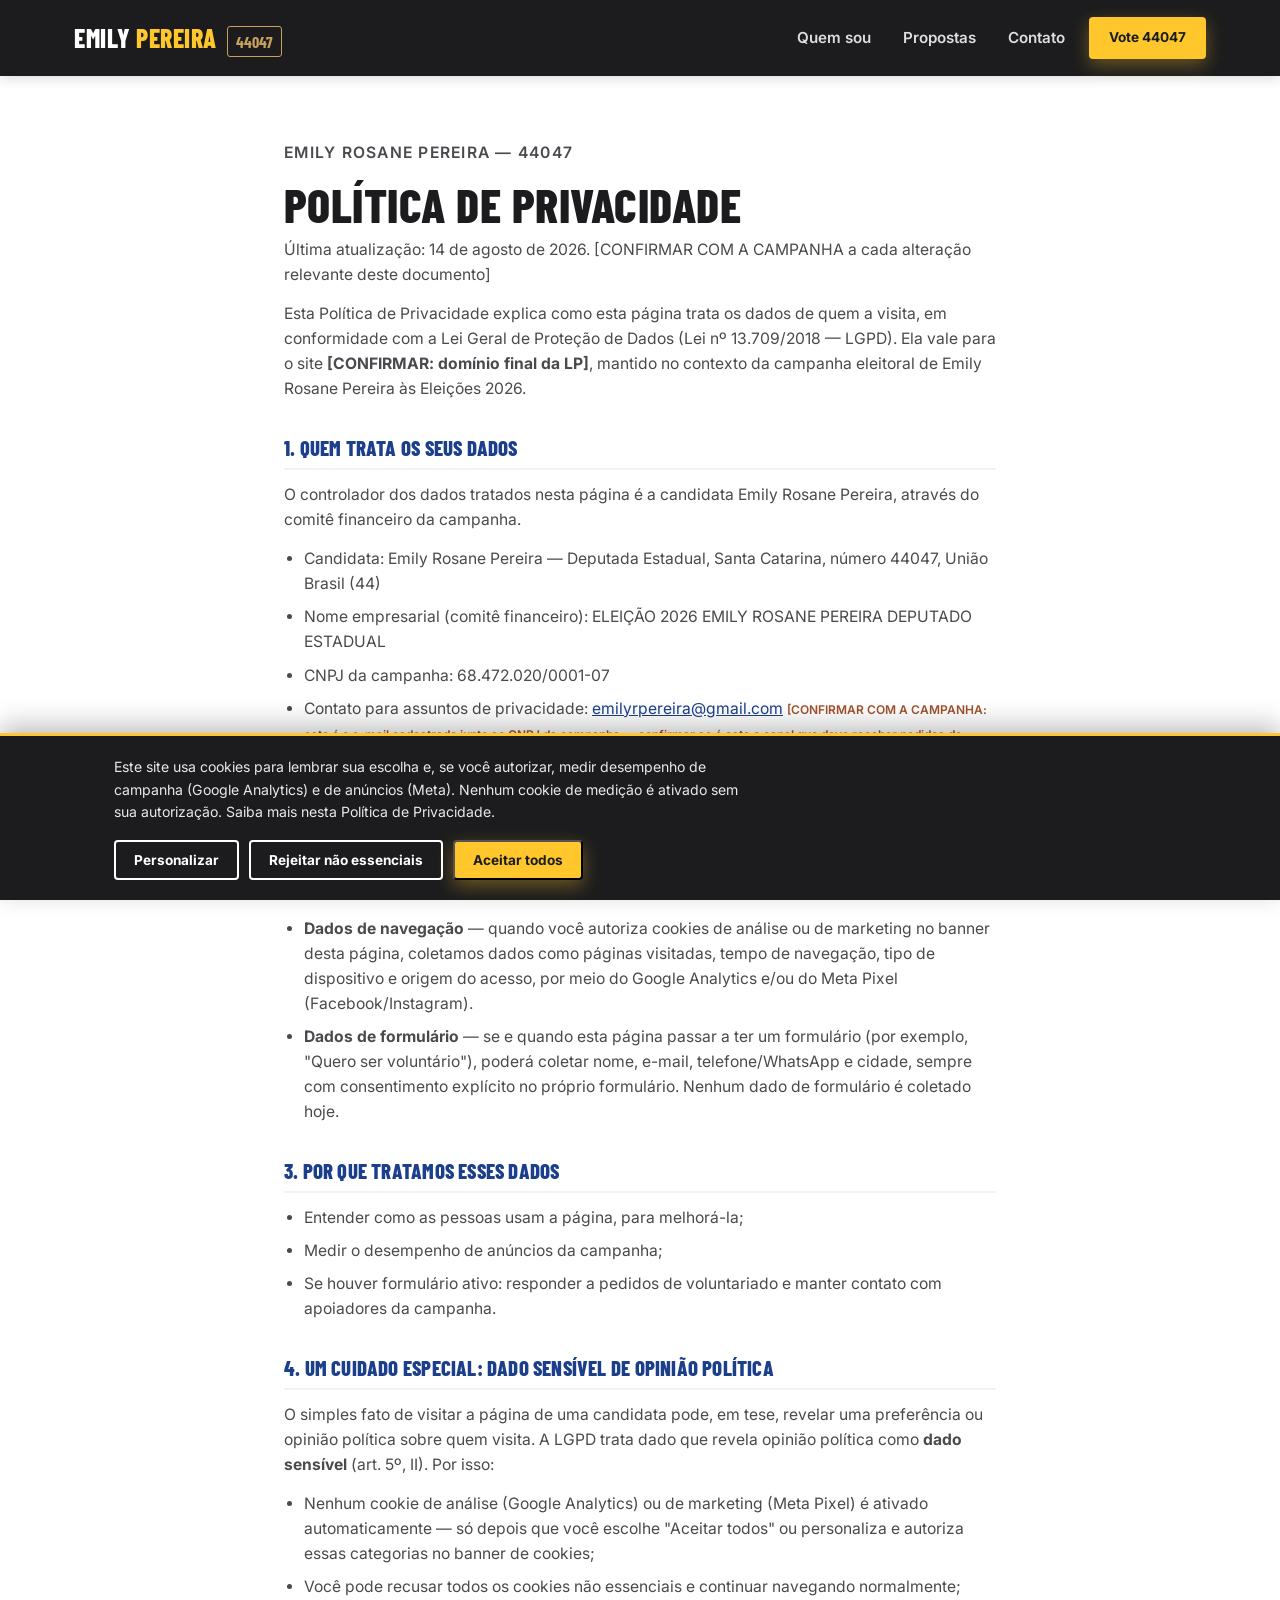
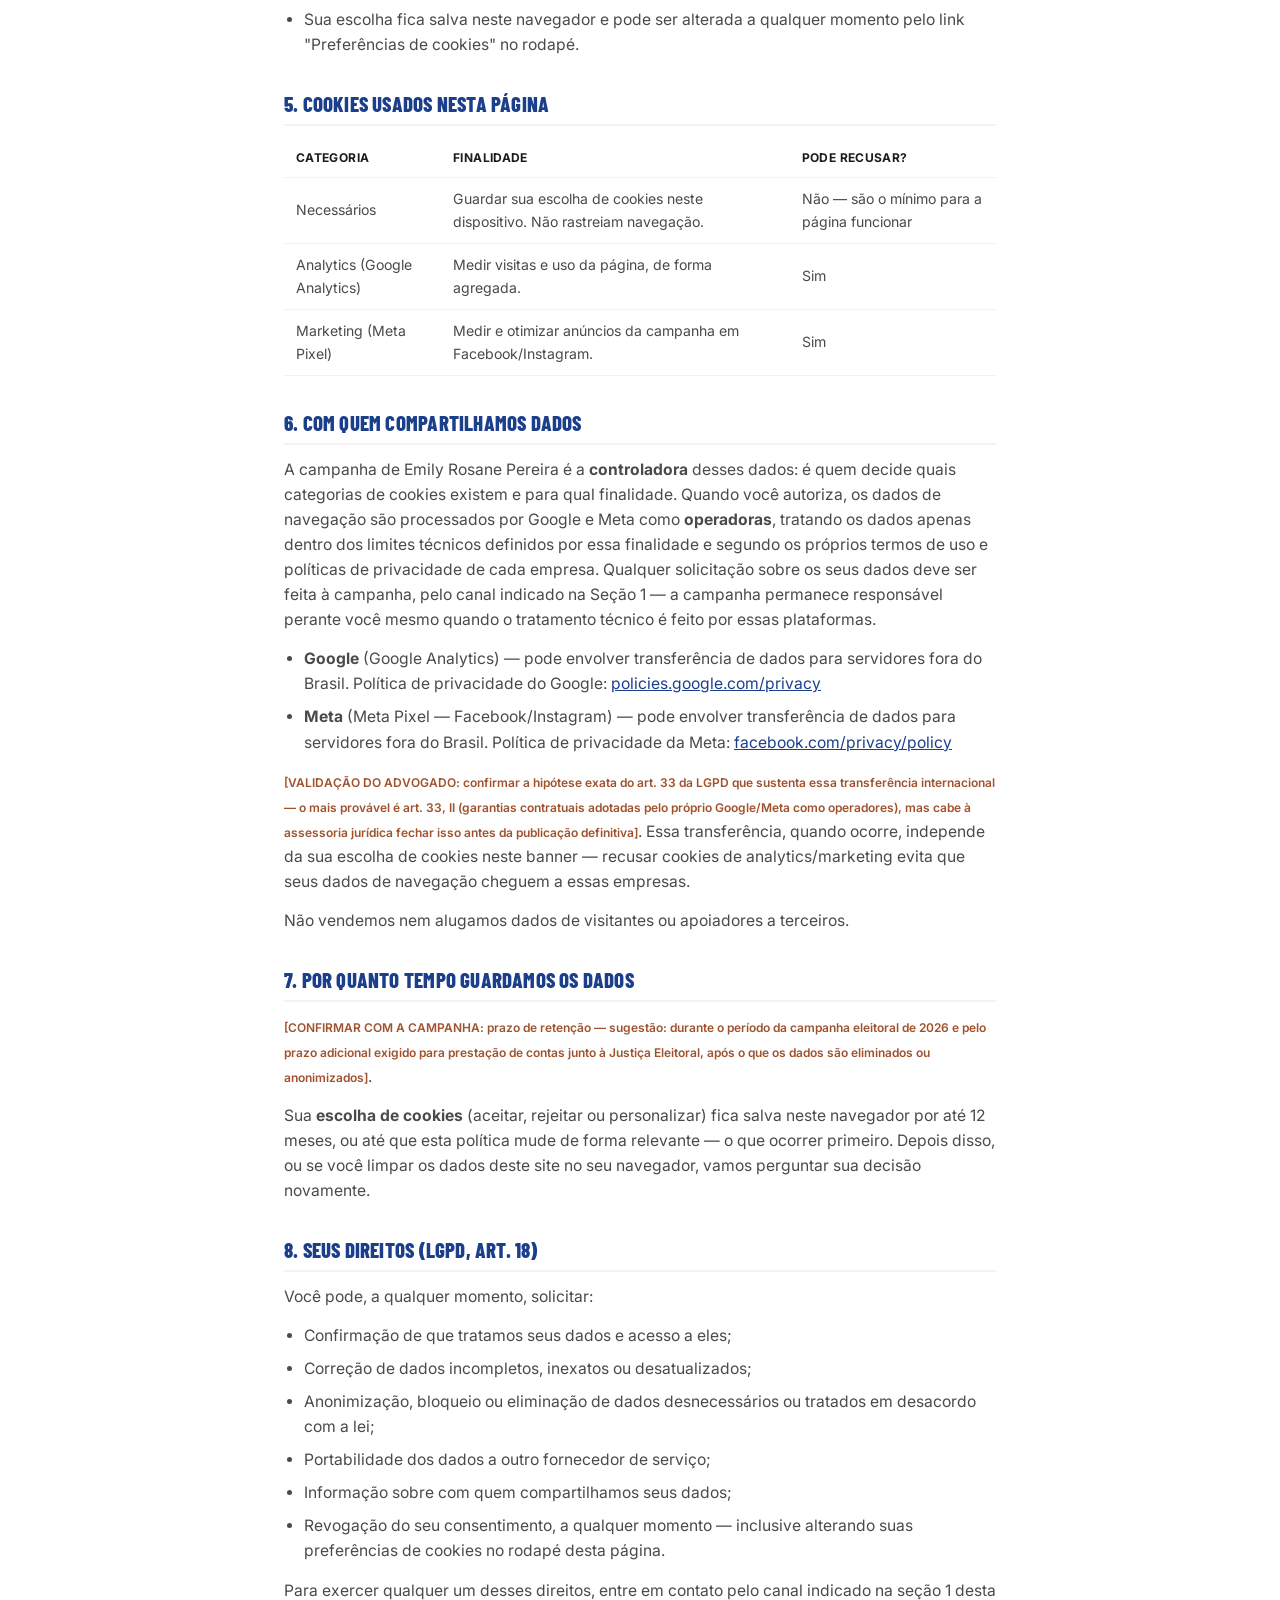
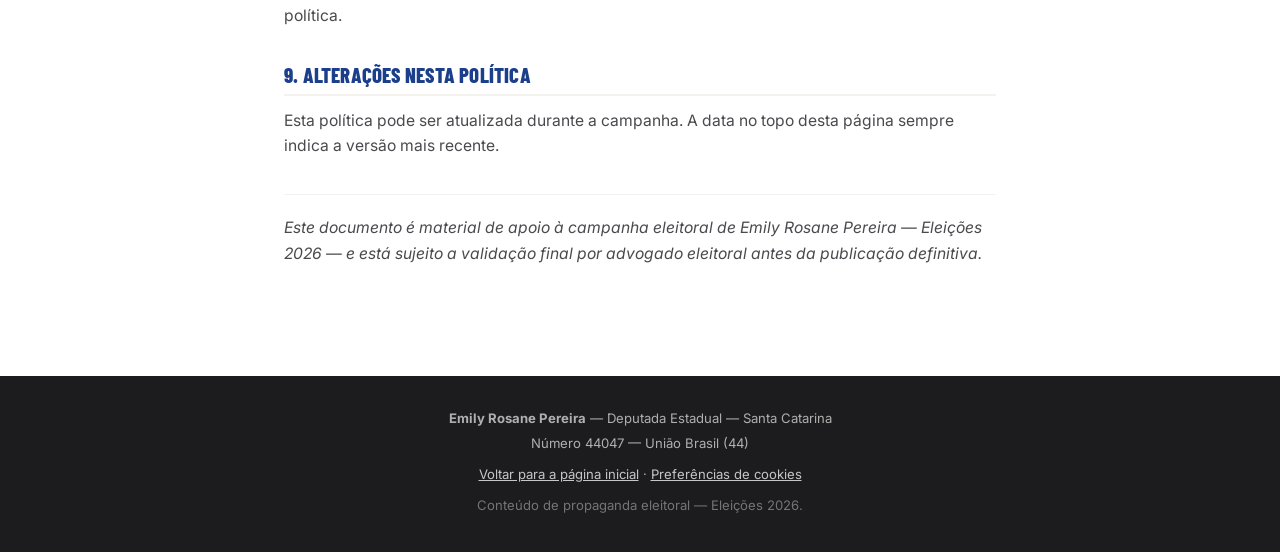
==== privacidade.html @ f4577f80 "Landing page da campanha de Emily Pereira 44047 Site institucional da candidata Emily Rosane Pereira" ====
<!DOCTYPE html>
<html lang="pt-BR">
<head>
<meta charset="UTF-8">
<meta name="viewport" content="width=device-width, initial-scale=1.0">
<title>Política de Privacidade — Emily Pereira 44047</title>
<meta name="description" content="Política de Privacidade da campanha de Emily Rosane Pereira, candidata a Deputada Estadual por Santa Catarina — Eleições 2026.">
<meta name="robots" content="noindex">
<link rel="preconnect" href="https://fonts.googleapis.com">
<link rel="preconnect" href="https://fonts.gstatic.com" crossorigin>
<link href="https://fonts.googleapis.com/css2?family=Barlow+Condensed:wght@600;700;800;900&family=Lora:ital,wght@0,400;0,600;1,400&family=Inter:wght@400;500;600;700&display=swap" rel="stylesheet">
<link rel="stylesheet" href="style.css">

<!--
  DOCUMENTO DE TRABALHO — pendente de validação do advogado responsável antes de publicar.
  Trechos marcados com [CONFIRMAR ...] dependem de decisão da campanha/assessoria jurídica.
  Base: LGPD (Lei 13.709/2018) + diretrizes já levantadas pelo gate `direito-eleitoral` em
  revisao_juridica_copy_emily.md (seções 5 e 6) sobre formulários, cookies e dado sensível
  de opinião política.
-->
</head>
<body>

<header class="site-header" id="topo">
  <div class="container header-inner">
    <a href="index.html" class="logo">
      <span class="logo-text">Emily <em>Pereira</em></span>
      <span class="logo-number">44047</span>
    </a>
    <nav class="main-nav" id="mainNav">
      <a href="index.html#quem-e-emily">Quem sou</a>
      <a href="index.html#bandeiras">Propostas</a>
      <a href="index.html#contato">Contato</a>
    </nav>
    <a href="index.html#contato" class="btn btn-primary btn-nav">Vote 44047</a>
    <button class="nav-toggle" id="navToggle" aria-label="Abrir menu"><span></span><span></span><span></span></button>
  </div>
</header>

<main>
  <section class="politica">
    <div class="container politica-inner">
      <p class="eyebrow eyebrow-dark">Emily Rosane Pereira — 44047</p>
      <h1>Política de Privacidade</h1>
      <p class="politica-atualizacao">Última atualização: 14 de agosto de 2026. [CONFIRMAR COM A CAMPANHA a cada alteração relevante deste documento]</p>

      <p>Esta Política de Privacidade explica como esta página trata os dados de quem a visita, em conformidade com a Lei Geral de Proteção de Dados (Lei nº 13.709/2018 — LGPD). Ela vale para o site <strong>[CONFIRMAR: domínio final da LP]</strong>, mantido no contexto da campanha eleitoral de Emily Rosane Pereira às Eleições 2026.</p>

      <h2>1. Quem trata os seus dados</h2>
      <p>O controlador dos dados tratados nesta página é a candidata Emily Rosane Pereira, através do comitê financeiro da campanha.</p>
      <ul>
        <li>Candidata: Emily Rosane Pereira — Deputada Estadual, Santa Catarina, número 44047, União Brasil (44)</li>
        <li>Nome empresarial (comitê financeiro): ELEIÇÃO 2026 EMILY ROSANE PEREIRA DEPUTADO ESTADUAL</li>
        <li>CNPJ da campanha: 68.472.020/0001-07</li>
        <li>Contato para assuntos de privacidade: <a href="mailto:emilyrpereira@gmail.com">emilyrpereira@gmail.com</a> <span class="fonte-pendente">[CONFIRMAR COM A CAMPANHA: este é o e-mail cadastrado junto ao CNPJ da campanha — confirmar se é este o canal que deve receber pedidos de titular de dados, ou se há um e-mail específico de encarregado/DPO]</span></li>
      </ul>

      <h2>2. Que dados esta página coleta</h2>
      <p>Hoje, esta página não possui formulário de cadastro ativo. Os dados abaixo descrevem o que é ou pode vir a ser coletado:</p>
      <ul>
        <li><strong>Dados de navegação</strong> — quando você autoriza cookies de análise ou de marketing no banner desta página, coletamos dados como páginas visitadas, tempo de navegação, tipo de dispositivo e origem do acesso, por meio do Google Analytics e/ou do Meta Pixel (Facebook/Instagram).</li>
        <li><strong>Dados de formulário</strong> — se e quando esta página passar a ter um formulário (por exemplo, "Quero ser voluntário"), poderá coletar nome, e-mail, telefone/WhatsApp e cidade, sempre com consentimento explícito no próprio formulário. Nenhum dado de formulário é coletado hoje.</li>
      </ul>

      <h2>3. Por que tratamos esses dados</h2>
      <ul>
        <li>Entender como as pessoas usam a página, para melhorá-la;</li>
        <li>Medir o desempenho de anúncios da campanha;</li>
        <li>Se houver formulário ativo: responder a pedidos de voluntariado e manter contato com apoiadores da campanha.</li>
      </ul>

      <h2>4. Um cuidado especial: dado sensível de opinião política</h2>
      <p>O simples fato de visitar a página de uma candidata pode, em tese, revelar uma preferência ou opinião política sobre quem visita. A LGPD trata dado que revela opinião política como <strong>dado sensível</strong> (art. 5º, II). Por isso:</p>
      <ul>
        <li>Nenhum cookie de análise (Google Analytics) ou de marketing (Meta Pixel) é ativado automaticamente — só depois que você escolhe "Aceitar todos" ou personaliza e autoriza essas categorias no banner de cookies;</li>
        <li>Você pode recusar todos os cookies não essenciais e continuar navegando normalmente;</li>
        <li>Sua escolha fica salva neste navegador e pode ser alterada a qualquer momento pelo link "Preferências de cookies" no rodapé.</li>
      </ul>

      <h2>5. Cookies usados nesta página</h2>
      <table class="tabela-cookies">
        <tr><th>Categoria</th><th>Finalidade</th><th>Pode recusar?</th></tr>
        <tr><td>Necessários</td><td>Guardar sua escolha de cookies neste dispositivo. Não rastreiam navegação.</td><td>Não — são o mínimo para a página funcionar</td></tr>
        <tr><td>Analytics (Google Analytics)</td><td>Medir visitas e uso da página, de forma agregada.</td><td>Sim</td></tr>
        <tr><td>Marketing (Meta Pixel)</td><td>Medir e otimizar anúncios da campanha em Facebook/Instagram.</td><td>Sim</td></tr>
      </table>

      <h2>6. Com quem compartilhamos dados</h2>
      <p>A campanha de Emily Rosane Pereira é a <strong>controladora</strong> desses dados: é quem decide quais categorias de cookies existem e para qual finalidade. Quando você autoriza, os dados de navegação são processados por Google e Meta como <strong>operadoras</strong>, tratando os dados apenas dentro dos limites técnicos definidos por essa finalidade e segundo os próprios termos de uso e políticas de privacidade de cada empresa. Qualquer solicitação sobre os seus dados deve ser feita à campanha, pelo canal indicado na Seção 1 — a campanha permanece responsável perante você mesmo quando o tratamento técnico é feito por essas plataformas.</p>
      <ul>
        <li><strong>Google</strong> (Google Analytics) — pode envolver transferência de dados para servidores fora do Brasil. Política de privacidade do Google: <a href="https://policies.google.com/privacy" target="_blank" rel="noopener">policies.google.com/privacy</a></li>
        <li><strong>Meta</strong> (Meta Pixel — Facebook/Instagram) — pode envolver transferência de dados para servidores fora do Brasil. Política de privacidade da Meta: <a href="https://www.facebook.com/privacy/policy/" target="_blank" rel="noopener">facebook.com/privacy/policy</a></li>
      </ul>
      <p><span class="fonte-pendente">[VALIDAÇÃO DO ADVOGADO: confirmar a hipótese exata do art. 33 da LGPD que sustenta essa transferência internacional — o mais provável é art. 33, II (garantias contratuais adotadas pelo próprio Google/Meta como operadores), mas cabe à assessoria jurídica fechar isso antes da publicação definitiva]</span>. Essa transferência, quando ocorre, independe da sua escolha de cookies neste banner — recusar cookies de analytics/marketing evita que seus dados de navegação cheguem a essas empresas.</p>
      <p>Não vendemos nem alugamos dados de visitantes ou apoiadores a terceiros.</p>

      <h2>7. Por quanto tempo guardamos os dados</h2>
      <p><span class="fonte-pendente">[CONFIRMAR COM A CAMPANHA: prazo de retenção — sugestão: durante o período da campanha eleitoral de 2026 e pelo prazo adicional exigido para prestação de contas junto à Justiça Eleitoral, após o que os dados são eliminados ou anonimizados]</span>.</p>
      <p>Sua <strong>escolha de cookies</strong> (aceitar, rejeitar ou personalizar) fica salva neste navegador por até 12 meses, ou até que esta política mude de forma relevante — o que ocorrer primeiro. Depois disso, ou se você limpar os dados deste site no seu navegador, vamos perguntar sua decisão novamente.</p>

      <h2>8. Seus direitos (LGPD, art. 18)</h2>
      <p>Você pode, a qualquer momento, solicitar:</p>
      <ul>
        <li>Confirmação de que tratamos seus dados e acesso a eles;</li>
        <li>Correção de dados incompletos, inexatos ou desatualizados;</li>
        <li>Anonimização, bloqueio ou eliminação de dados desnecessários ou tratados em desacordo com a lei;</li>
        <li>Portabilidade dos dados a outro fornecedor de serviço;</li>
        <li>Informação sobre com quem compartilhamos seus dados;</li>
        <li>Revogação do seu consentimento, a qualquer momento — inclusive alterando suas preferências de cookies no rodapé desta página.</li>
      </ul>
      <p>Para exercer qualquer um desses direitos, entre em contato pelo canal indicado na seção 1 desta política.</p>

      <h2>9. Alterações nesta política</h2>
      <p>Esta política pode ser atualizada durante a campanha. A data no topo desta página sempre indica a versão mais recente.</p>

      <p class="politica-rodape-nota">Este documento é material de apoio à campanha eleitoral de Emily Rosane Pereira — Eleições 2026 — e está sujeito a validação final por advogado eleitoral antes da publicação definitiva.</p>
    </div>
  </section>
</main>

<footer class="site-footer">
  <div class="container footer-inner">
    <p><strong>Emily Rosane Pereira</strong> — Deputada Estadual — Santa Catarina</p>
    <p>Número 44047 — União Brasil (44)</p>
    <p class="footer-links"><a href="index.html">Voltar para a página inicial</a> · <button type="button" id="abrirPrefsCookies" class="link-like">Preferências de cookies</button></p>
    <p class="footer-copy">Conteúdo de propaganda eleitoral — Eleições 2026.</p>
  </div>
</footer>

<div id="cookieBanner" class="cookie-banner" hidden>
  <div class="cookie-banner-inner">
    <p>Este site usa cookies para lembrar sua escolha e, se você autorizar, medir desempenho de campanha (Google Analytics) e de anúncios (Meta). Nenhum cookie de medição é ativado sem sua autorização. Saiba mais nesta Política de Privacidade.</p>
    <div class="cookie-banner-actions">
      <button type="button" id="cookiePersonalizar" class="btn btn-ghost">Personalizar</button>
      <button type="button" id="cookieRejeitar" class="btn btn-ghost">Rejeitar não essenciais</button>
      <button type="button" id="cookieAceitar" class="btn btn-primary">Aceitar todos</button>
    </div>
  </div>
</div>

<div id="cookiePrefs" class="cookie-modal" hidden>
  <div class="cookie-modal-box">
    <h3>Preferências de cookies</h3>
    <div class="cookie-modal-item">
      <label><input type="checkbox" checked disabled> Necessários</label>
      <p>Sempre ativos. Guardam apenas a sua escolha de cookies neste dispositivo.</p>
    </div>
    <div class="cookie-modal-item">
      <label><input type="checkbox" id="cookieChkAnalytics"> Analytics (Google Analytics)</label>
      <p>Ajuda a entender como as pessoas navegam pela página, de forma agregada.</p>
    </div>
    <div class="cookie-modal-item">
      <label><input type="checkbox" id="cookieChkMarketing"> Marketing (Meta Pixel)</label>
      <p>Usado para medir e otimizar anúncios da campanha no Facebook/Instagram.</p>
    </div>
    <div class="cookie-modal-actions">
      <button type="button" id="cookieSalvarPrefs" class="btn btn-primary">Salvar preferências</button>
    </div>
  </div>
</div>

<script>
document.getElementById('navToggle').addEventListener('click', function(){
  document.getElementById('mainNav').classList.toggle('open');
  this.classList.toggle('open');
});

const abrirPrefsBtn = document.getElementById('abrirPrefsCookies');
if (abrirPrefsBtn) {
  abrirPrefsBtn.addEventListener('click', function () {
    const modal = document.getElementById('cookiePrefs');
    const existing = getConsent();
    if (existing) {
      const chkA = document.getElementById('cookieChkAnalytics');
      const chkM = document.getElementById('cookieChkMarketing');
      if (chkA) chkA.checked = !!existing.analytics;
      if (chkM) chkM.checked = !!existing.marketing;
    }
    if (modal) modal.hidden = false;
  });
}
</script>
<script src="consent.js"></script>

</body>
</html>
---- style.css ----
/* ==========================================================================
   Emily Pereira 44047 — LP de campanha
   Paleta: azul-cobalto (partido), azul-cerúleo (partido), amarelo (partido),
   grafite (autoridade/policial), bordô (mulher/família), dourado (pessoal)
   ========================================================================== */

:root {
  --azul-cobalto: #1B3F8B;
  --azul-cobalto-escuro: #142f68;
  --azul-cerúleo: #2E9DD1;
  --amarelo: #FFC72C;
  --branco: #FFFFFF;
  --grafite: #1C1C1E;
  --grafite-suave: #2B2B2E;
  --bordo: #8C3A3A;
  --bordo-escuro: #6e2c2c;
  --dourado: #C9A15A;
  --cinza-texto: #4A4A4E;
  --cinza-claro: #F4F2EE;

  --font-display: 'Barlow Condensed', sans-serif;
  --font-serif: 'Lora', serif;
  --font-ui: 'Inter', sans-serif;
}

* { box-sizing: border-box; margin: 0; padding: 0; }

html { scroll-behavior: smooth; }

body {
  font-family: var(--font-ui);
  color: var(--grafite);
  background: var(--branco);
  line-height: 1.6;
  -webkit-font-smoothing: antialiased;
}

img { max-width: 100%; display: block; }

.container {
  max-width: 1180px;
  margin: 0 auto;
  padding: 0 24px;
}

h1, h2, h3 {
  font-family: var(--font-display);
  font-weight: 800;
  text-transform: uppercase;
  letter-spacing: 0.01em;
  line-height: 1.08;
}

.eyebrow {
  font-family: var(--font-ui);
  font-weight: 600;
  font-size: 0.85rem;
  letter-spacing: 0.08em;
  text-transform: uppercase;
  color: var(--amarelo);
}

.eyebrow-dark { color: var(--bordo); }
.eyebrow-center { text-align: center; color: var(--azul-cobalto); }

.text-amarelo { color: var(--amarelo); }

/* Reveal on scroll */
.reveal { opacity: 0; transform: translateY(24px); transition: opacity 0.7s ease, transform 0.7s ease; }
.reveal.is-visible { opacity: 1; transform: translateY(0); }

/* ---------- Botões ---------- */
.btn {
  display: inline-block;
  font-family: var(--font-ui);
  font-weight: 700;
  font-size: 0.95rem;
  padding: 14px 28px;
  border-radius: 4px;
  text-decoration: none;
  transition: transform 0.2s ease, box-shadow 0.2s ease;
  white-space: nowrap;
}
.btn:hover { transform: translateY(-2px); }

.btn-primary {
  background: var(--amarelo);
  color: var(--grafite);
  box-shadow: 0 6px 18px rgba(255, 199, 44, 0.35);
}
.btn-primary:hover { box-shadow: 0 10px 24px rgba(255, 199, 44, 0.45); }

.btn-ghost {
  background: transparent;
  color: var(--branco);
  border: 2px solid var(--branco);
}
.btn-ghost:hover { background: rgba(255,255,255,0.1); }

.btn-lg { padding: 16px 34px; font-size: 1.05rem; }

.btn-nav {
  padding: 10px 20px;
  font-size: 0.85rem;
}

/* ---------- Header ---------- */
.site-header {
  position: sticky;
  top: 0;
  z-index: 100;
  background: var(--grafite);
  box-shadow: 0 2px 12px rgba(0,0,0,0.15);
}

.header-inner {
  display: flex;
  align-items: center;
  justify-content: space-between;
  gap: 24px;
  height: 76px;
}

.logo {
  display: flex;
  align-items: baseline;
  gap: 10px;
  text-decoration: none;
  color: var(--branco);
}

.logo-text {
  font-family: var(--font-display);
  font-size: 1.6rem;
  font-weight: 800;
  text-transform: uppercase;
  letter-spacing: 0.02em;
}
.logo-text em { color: var(--amarelo); font-style: normal; }

.logo-number {
  font-family: var(--font-display);
  font-weight: 700;
  font-size: 1rem;
  color: var(--dourado);
  border: 1px solid var(--dourado);
  padding: 2px 8px;
  border-radius: 3px;
}

.main-nav {
  display: flex;
  gap: 32px;
  margin-left: auto;
}

.main-nav a {
  color: var(--branco);
  text-decoration: none;
  font-weight: 600;
  font-size: 0.95rem;
  opacity: 0.85;
  transition: opacity 0.2s ease;
}
.main-nav a:hover { opacity: 1; }

.nav-toggle {
  display: none;
  flex-direction: column;
  gap: 5px;
  background: none;
  border: none;
  cursor: pointer;
  padding: 8px;
}
.nav-toggle span { width: 24px; height: 2px; background: var(--branco); }

/* ---------- Hero ---------- */
.hero {
  background: linear-gradient(135deg, var(--azul-cobalto) 0%, var(--azul-cobalto-escuro) 65%, var(--grafite) 100%);
  color: var(--branco);
  overflow: hidden;
}

.hero-inner {
  display: grid;
  grid-template-columns: 1.1fr 0.9fr;
  align-items: end;
  gap: 40px;
  padding-top: 64px;
}

.hero-text { padding-bottom: 64px; }

.hero h1 {
  font-size: clamp(2.4rem, 4.4vw, 3.6rem);
  margin: 16px 0 20px;
}

.hero-lead {
  font-family: var(--font-serif);
  font-size: 1.15rem;
  max-width: 46ch;
  color: rgba(255,255,255,0.9);
  margin-bottom: 28px;
}

.id-block {
  display: flex;
  align-items: center;
  gap: 16px;
  background: rgba(255,255,255,0.08);
  border: 1px solid rgba(255,255,255,0.2);
  border-radius: 6px;
  padding: 14px 20px;
  margin-bottom: 32px;
  width: fit-content;
}

.id-number {
  font-family: var(--font-display);
  font-size: 2.4rem;
  font-weight: 900;
  color: var(--amarelo);
  line-height: 1;
}

.id-info { display: flex; flex-direction: column; font-size: 0.9rem; }
.id-info strong { font-size: 1rem; }
.id-info span { opacity: 0.75; }

.hero-actions { display: flex; gap: 16px; flex-wrap: wrap; }

.hero-photo {
  position: relative;
  align-self: end;
  max-width: 480px;
  margin: 0 auto;
}
.hero-photo img {
  width: 100%;
  height: auto;
  filter: drop-shadow(0 24px 40px rgba(0,0,0,0.4));
}

/* ---------- Quem é Emily ---------- */
.quem-e-emily { padding: 96px 0; background: var(--branco); }

.quem-inner {
  display: grid;
  grid-template-columns: 0.85fr 1.15fr;
  gap: 56px;
  align-items: center;
}

.quem-photo img { border-radius: 6px; }

.quem-text h2 {
  color: var(--grafite);
  font-size: clamp(2rem, 3.4vw, 2.8rem);
  margin: 8px 0 20px;
}

.quem-text p { color: var(--cinza-texto); margin-bottom: 16px; font-size: 1.02rem; }

.lead-serif {
  font-family: var(--font-serif);
  font-style: italic;
  font-size: 1.25rem;
  color: var(--grafite);
}

.tagline {
  margin-top: 28px;
  padding-top: 20px;
  border-top: 2px solid var(--dourado);
  font-family: var(--font-display);
  font-weight: 700;
  text-transform: uppercase;
  letter-spacing: 0.03em;
  color: var(--bordo);
  font-size: 1rem;
}

/* ---------- Bandeiras ---------- */
.bandeiras { padding: 96px 0; background: var(--cinza-claro); }

.section-title-center {
  text-align: center;
  font-size: clamp(2rem, 3.6vw, 2.8rem);
  color: var(--grafite);
  margin: 8px 0 56px;
}

.cards-bandeiras {
  display: grid;
  grid-template-columns: repeat(3, 1fr);
  gap: 32px;
}

.card-bandeira {
  background: var(--branco);
  border-radius: 8px;
  overflow: hidden;
  box-shadow: 0 8px 24px rgba(0,0,0,0.06);
  display: flex;
  flex-direction: column;
}

.card-bandeira-photo { height: 340px; overflow: hidden; }
.card-bandeira-photo img { width: 100%; height: 100%; object-fit: cover; object-position: top center; }

.card-bandeira-content { padding: 28px 26px 32px; display: flex; flex-direction: column; flex: 1 1 auto; min-height: 0; }

.card-tag {
  display: inline-block;
  font-family: var(--font-ui);
  font-weight: 700;
  font-size: 0.72rem;
  text-transform: uppercase;
  letter-spacing: 0.06em;
  padding: 4px 10px;
  border-radius: 3px;
  margin-bottom: 10px;
  color: var(--branco);
}

.card-bandeira h3 {
  font-size: 1.7rem;
  color: var(--grafite);
  margin-bottom: 10px;
}

.card-gancho {
  font-family: var(--font-serif);
  font-style: italic;
  font-size: 1.05rem;
  margin-bottom: 16px;
}

.card-bandeira-content p { color: var(--cinza-texto); font-size: 0.94rem; margin-bottom: 14px; }
.card-bandeira-content ul { margin: 0 0 14px 18px; }
.card-bandeira-content li { color: var(--cinza-texto); font-size: 0.94rem; margin-bottom: 8px; }

.card-stat {
  background: var(--cinza-claro);
  padding: 12px 14px;
  border-radius: 4px;
  font-size: 0.86rem !important;
}

.fonte-pendente {
  font-size: 0.75rem;
  color: #a0522d;
  font-style: normal;
  font-weight: 600;
}

.card-defendo {
  color: var(--grafite) !important;
  font-size: 0.95rem !important;
  margin-bottom: 0 !important;
  margin-top: auto;
  padding-top: 16px;
  border-top: 1px solid rgba(0,0,0,0.08);
}

.card-bordo .card-tag { background: var(--bordo); }
.card-bordo { border-top: 4px solid var(--bordo); }

.card-grafite .card-tag { background: var(--grafite); }
.card-grafite { border-top: 4px solid var(--azul-cobalto); }

.card-amarelo .card-tag { background: var(--azul-cerúleo); }
.card-amarelo { border-top: 4px solid var(--amarelo); }

/* ---------- Por que agora ---------- */
.por-que-agora {
  background: var(--grafite);
  color: var(--branco);
  padding: 96px 0;
}

.por-que-inner { max-width: 760px; margin: 0 auto; text-align: center; }

.quote-mark {
  font-family: var(--font-serif);
  font-size: 4rem;
  color: var(--dourado);
  line-height: 1;
}

.por-que-texto {
  font-family: var(--font-serif);
  font-size: 1.2rem;
  color: rgba(255,255,255,0.85);
  margin-bottom: 20px;
}

.por-que-destaque {
  color: var(--amarelo);
  font-style: italic;
}

/* ---------- Prova social ---------- */
.prova-social { padding: 88px 0; background: var(--branco); }

.prova-inner {
  display: grid;
  grid-template-columns: 0.5fr 1fr;
  gap: 48px;
  align-items: center;
}

.prova-photo img { border-radius: 6px; }

.placar {
  display: grid;
  gap: 22px;
  margin-top: 12px;
}

.placar-item { border-left: 3px solid var(--azul-cobalto); padding-left: 18px; }
.placar-item strong {
  display: block;
  font-family: var(--font-display);
  font-size: 1.6rem;
  color: var(--azul-cobalto);
  text-transform: uppercase;
}
.placar-item span { color: var(--cinza-texto); font-size: 0.92rem; }

/* ---------- CTA final ---------- */
.cta-final {
  position: relative;
  color: var(--branco);
  overflow: hidden;
}

.cta-bg { position: absolute; inset: 0; z-index: 0; }
.cta-bg img { width: 100%; height: 100%; object-fit: cover; object-position: top center; filter: brightness(0.35) saturate(0.9); }

.cta-final::before {
  content: "";
  position: absolute;
  inset: 0;
  background: linear-gradient(180deg, rgba(27,63,139,0.55) 0%, rgba(28,28,30,0.85) 100%);
  z-index: 1;
}

.cta-inner {
  position: relative;
  z-index: 2;
  text-align: center;
  padding: 120px 24px;
  max-width: 720px;
  margin: 0 auto;
}

.cta-headline {
  font-family: var(--font-display);
  font-size: clamp(1.8rem, 3.6vw, 2.6rem);
  font-weight: 800;
  text-transform: uppercase;
  margin-bottom: 24px;
}

.cta-texto {
  font-family: var(--font-serif);
  font-size: 1.1rem;
  margin-bottom: 12px;
  color: rgba(255,255,255,0.9);
}

.cta-voto { font-weight: 700; color: var(--amarelo); font-style: normal; margin-bottom: 32px; }

.micro-ctas {
  margin-top: 28px;
  display: flex;
  justify-content: center;
  gap: 24px;
  flex-wrap: wrap;
}

.micro-ctas a {
  color: var(--branco);
  font-size: 0.88rem;
  text-decoration: underline;
  opacity: 0.85;
}
.micro-ctas a:hover { opacity: 1; }

/* ---------- Footer ---------- */
.site-footer {
  background: var(--grafite);
  color: rgba(255,255,255,0.65);
  padding: 32px 0;
  font-size: 0.82rem;
  text-align: center;
}
.site-footer p { margin-bottom: 4px; }
.footer-pendente { color: var(--amarelo); }
.footer-copy { margin-top: 10px; opacity: 0.6; }

/* ---------- Página de Política de Privacidade ---------- */
.politica { padding: 64px 0 96px; background: var(--branco); }
.politica-inner { max-width: 760px; margin: 0 auto; }

.politica h1 {
  font-size: clamp(2.2rem, 4vw, 3rem);
  color: var(--grafite);
  margin: 8px 0 6px;
}

.politica-atualizacao {
  font-size: 0.85rem;
  color: var(--cinza-texto);
  margin-bottom: 28px;
}

.politica h2 {
  font-family: var(--font-display);
  text-transform: uppercase;
  font-size: 1.3rem;
  color: var(--azul-cobalto);
  margin: 36px 0 12px;
  padding-bottom: 8px;
  border-bottom: 2px solid var(--cinza-claro);
}

.politica p { color: var(--cinza-texto); margin-bottom: 14px; font-size: 0.98rem; }
.politica ul { margin: 0 0 14px 20px; }
.politica li { color: var(--cinza-texto); margin-bottom: 8px; font-size: 0.98rem; }
.politica a { color: var(--azul-cobalto); }

.tabela-cookies {
  width: 100%;
  border-collapse: collapse;
  margin-bottom: 20px;
  font-size: 0.88rem;
}
.tabela-cookies th, .tabela-cookies td {
  text-align: left;
  padding: 10px 12px;
  border-bottom: 1px solid var(--cinza-claro);
  color: var(--cinza-texto);
}
.tabela-cookies th {
  font-family: var(--font-ui);
  font-weight: 700;
  color: var(--grafite);
  text-transform: uppercase;
  font-size: 0.75rem;
  letter-spacing: 0.03em;
}

.politica-rodape-nota {
  margin-top: 36px;
  padding-top: 20px;
  border-top: 1px solid var(--cinza-claro);
  font-size: 0.82rem;
  font-style: italic;
}

/* ---------- Rodapé — links extra ---------- */
.footer-links { margin: 10px 0; }
.footer-links a { color: rgba(255,255,255,0.75); }
.footer-links a:hover { color: var(--branco); }
.link-like {
  background: none;
  border: none;
  padding: 0;
  color: rgba(255,255,255,0.75);
  font-size: inherit;
  font-family: inherit;
  text-decoration: underline;
  cursor: pointer;
}
.link-like:hover { color: var(--branco); }

/* ---------- Banner de cookies ---------- */
.cookie-banner {
  position: fixed;
  left: 0;
  right: 0;
  bottom: 0;
  z-index: 200;
  background: var(--grafite);
  color: rgba(255,255,255,0.9);
  border-top: 3px solid var(--amarelo);
  box-shadow: 0 -8px 24px rgba(0,0,0,0.25);
}

.cookie-banner-inner {
  max-width: 1100px;
  margin: 0 auto;
  padding: 20px 24px;
  display: flex;
  flex-wrap: wrap;
  align-items: center;
  justify-content: space-between;
  gap: 16px;
}

.cookie-banner-inner p { font-size: 0.88rem; max-width: 640px; margin: 0; }
.cookie-banner-inner a { color: var(--amarelo); }

.cookie-banner-actions {
  display: flex;
  gap: 10px;
  flex-wrap: wrap;
}

.cookie-banner-actions .btn {
  padding: 10px 18px;
  font-size: 0.85rem;
}

/* ---------- Modal de preferências de cookies ---------- */
.cookie-modal {
  position: fixed;
  inset: 0;
  z-index: 210;
  background: rgba(0,0,0,0.55);
  display: flex;
  align-items: center;
  justify-content: center;
  padding: 24px;
}
.cookie-modal[hidden] { display: none; }

.cookie-modal-box {
  background: var(--branco);
  border-radius: 8px;
  max-width: 480px;
  width: 100%;
  padding: 32px;
  box-shadow: 0 24px 60px rgba(0,0,0,0.3);
}

.cookie-modal-box h3 {
  font-family: var(--font-display);
  text-transform: uppercase;
  font-size: 1.4rem;
  color: var(--grafite);
  margin-bottom: 20px;
}

.cookie-modal-item { margin-bottom: 18px; }
.cookie-modal-item label {
  display: flex;
  align-items: center;
  gap: 8px;
  font-weight: 600;
  font-size: 0.95rem;
  color: var(--grafite);
  margin-bottom: 4px;
}
.cookie-modal-item input[type="checkbox"] { width: 16px; height: 16px; }
.cookie-modal-item p { font-size: 0.82rem; color: var(--cinza-texto); margin-left: 24px; }

.cookie-modal-actions { margin-top: 24px; text-align: right; }

/* ---------- Responsivo ---------- */
@media (max-width: 960px) {
  .hero-inner { grid-template-columns: 1fr; padding-top: 40px; }
  .hero-photo { max-width: 360px; order: -1; }
  .hero-text { padding-bottom: 40px; }

  .quem-inner { grid-template-columns: 1fr; }
  .quem-photo { max-width: 420px; margin: 0 auto; }

  .cards-bandeiras { grid-template-columns: 1fr; }

  .prova-inner { grid-template-columns: 1fr; text-align: center; }
  .prova-photo { max-width: 280px; margin: 0 auto; }
  .placar-item { border-left: none; border-top: 3px solid var(--azul-cobalto); padding-left: 0; padding-top: 10px; }
}

@media (max-width: 720px) {
  .main-nav {
    display: none;
    position: absolute;
    top: 76px;
    left: 0;
    right: 0;
    background: var(--grafite);
    flex-direction: column;
    padding: 20px 24px;
    gap: 18px;
  }
  .main-nav.open { display: flex; }
  .nav-toggle { display: flex; }
  .btn-nav { display: none; }
}
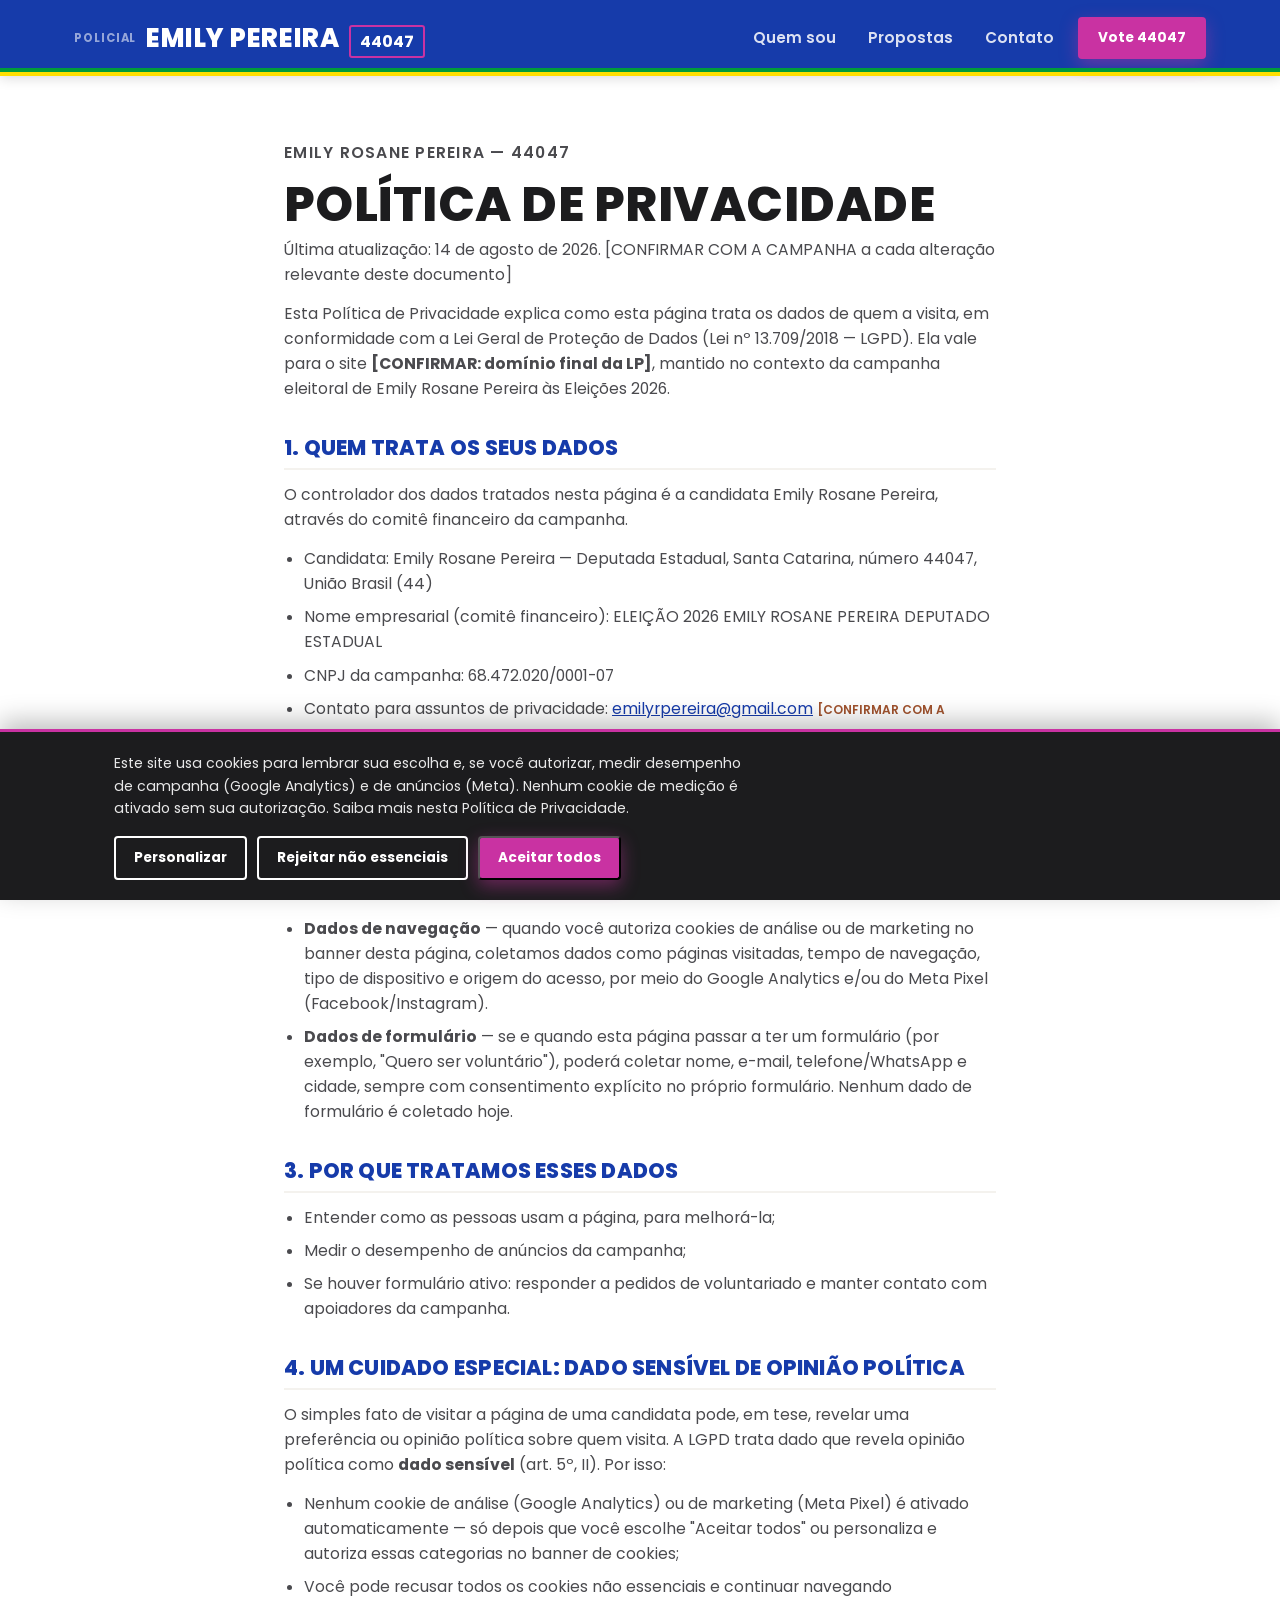
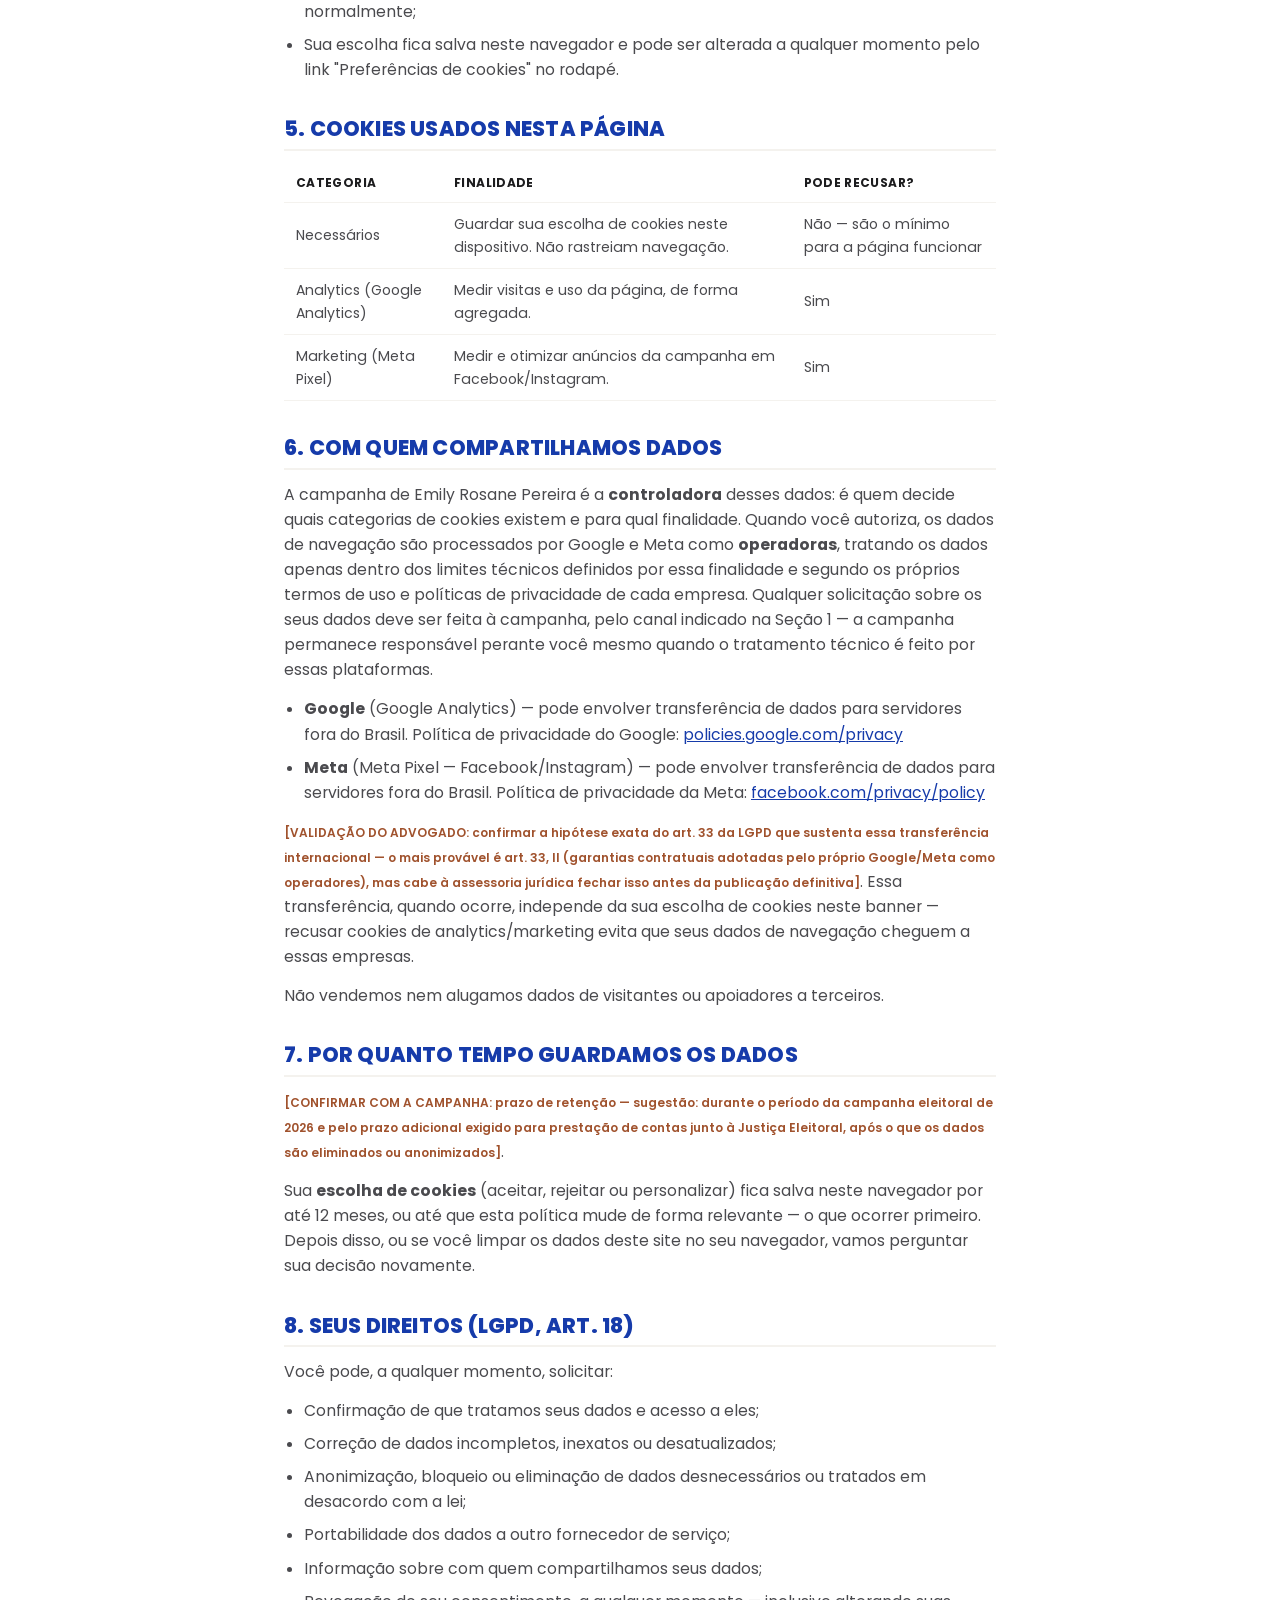
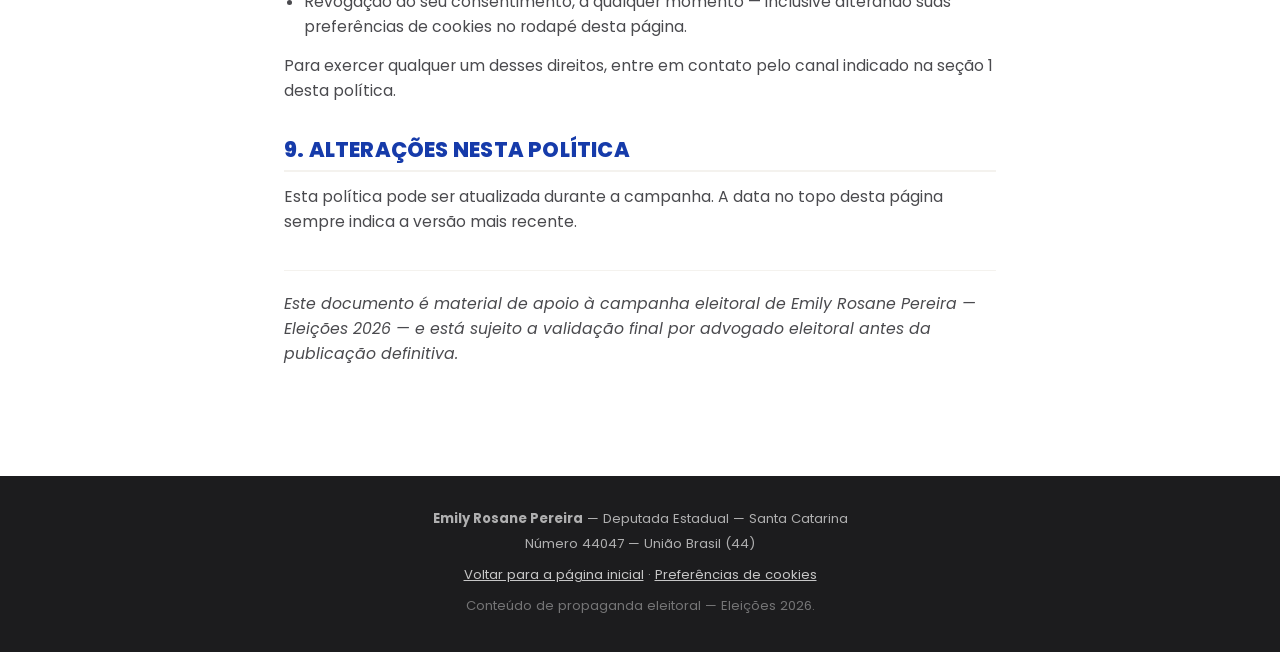
==== commit 1f9bdcb3: "Aplica identidade visual oficial da campanha Paleta azul/rosa (#163BAA/#C932A2), tipografia Poppins " ====
--- a/privacidade.html
+++ b/privacidade.html
@@ -8,7 +8,7 @@
 <meta name="robots" content="noindex">
 <link rel="preconnect" href="https://fonts.googleapis.com">
 <link rel="preconnect" href="https://fonts.gstatic.com" crossorigin>
-<link href="https://fonts.googleapis.com/css2?family=Barlow+Condensed:wght@600;700;800;900&family=Lora:ital,wght@0,400;0,600;1,400&family=Inter:wght@400;500;600;700&display=swap" rel="stylesheet">
+<link href="https://fonts.googleapis.com/css2?family=Poppins:ital,wght@0,400;0,500;0,600;0,700;0,800;0,900;1,400;1,600&display=swap" rel="stylesheet">
 <link rel="stylesheet" href="style.css">
 
 <!--
@@ -24,6 +24,7 @@
 <header class="site-header" id="topo">
   <div class="container header-inner">
     <a href="index.html" class="logo">
+      <span class="logo-kicker">Policial</span>
       <span class="logo-text">Emily <em>Pereira</em></span>
       <span class="logo-number">44047</span>
     </a>
--- a/style.css
+++ b/style.css
@@ -1,26 +1,28 @@
 /* ==========================================================================
    Emily Pereira 44047 — LP de campanha
-   Paleta: azul-cobalto (partido), azul-cerúleo (partido), amarelo (partido),
-   grafite (autoridade/policial), bordô (mulher/família), dourado (pessoal)
+   Identidade visual oficial (identidade_visual_emily_pereira.md / Emily@ID.pdf):
+   Azul #163BAA (institucional, autoridade, CTAs, número eleitoral)
+   Rosa/Magenta #C932A2 (destaques, feminilidade, proximidade)
+   Tipografia oficial: Filson Pro (licença não disponível no projeto —
+   substituída por Poppins, alternativa sem serifa visualmente próxima,
+   conforme o próprio manual permite. Trocar por Filson Pro assim que os
+   arquivos da fonte estiverem disponíveis: basta atualizar o link do Google
+   Fonts e os valores de --font-display/--font-serif/--font-ui abaixo.)
    ========================================================================== */
 
 :root {
-  --azul-cobalto: #1B3F8B;
-  --azul-cobalto-escuro: #142f68;
-  --azul-cerúleo: #2E9DD1;
-  --amarelo: #FFC72C;
+  --emily-blue: #163BAA;
+  --emily-blue-dark: #10256E;
+  --emily-pink: #C932A2;
   --branco: #FFFFFF;
   --grafite: #1C1C1E;
   --grafite-suave: #2B2B2E;
-  --bordo: #8C3A3A;
-  --bordo-escuro: #6e2c2c;
-  --dourado: #C9A15A;
   --cinza-texto: #4A4A4E;
   --cinza-claro: #F4F2EE;
 
-  --font-display: 'Barlow Condensed', sans-serif;
-  --font-serif: 'Lora', serif;
-  --font-ui: 'Inter', sans-serif;
+  --font-display: 'Poppins', sans-serif;
+  --font-serif: 'Poppins', sans-serif;
+  --font-ui: 'Poppins', sans-serif;
 }
 
 * { box-sizing: border-box; margin: 0; padding: 0; }
@@ -57,13 +59,15 @@
   font-size: 0.85rem;
   letter-spacing: 0.08em;
   text-transform: uppercase;
-  color: var(--amarelo);
-}
-
-.eyebrow-dark { color: var(--bordo); }
-.eyebrow-center { text-align: center; color: var(--azul-cobalto); }
-
-.text-amarelo { color: var(--amarelo); }
+  color: rgba(255,255,255,0.75);
+}
+
+.eyebrow-dark { color: var(--emily-pink); }
+.eyebrow-center { text-align: center; color: var(--emily-blue); }
+
+.text-amarelo {
+  color: var(--emily-pink);
+}
 
 /* Reveal on scroll */
 .reveal { opacity: 0; transform: translateY(24px); transition: opacity 0.7s ease, transform 0.7s ease; }
@@ -84,11 +88,11 @@
 .btn:hover { transform: translateY(-2px); }
 
 .btn-primary {
-  background: var(--amarelo);
-  color: var(--grafite);
-  box-shadow: 0 6px 18px rgba(255, 199, 44, 0.35);
-}
-.btn-primary:hover { box-shadow: 0 10px 24px rgba(255, 199, 44, 0.45); }
+  background: var(--emily-pink);
+  color: var(--branco);
+  box-shadow: 0 6px 18px rgba(201, 50, 162, 0.45);
+}
+.btn-primary:hover { box-shadow: 0 10px 24px rgba(201, 50, 162, 0.55); }
 
 .btn-ghost {
   background: transparent;
@@ -109,8 +113,18 @@
   position: sticky;
   top: 0;
   z-index: 100;
-  background: var(--grafite);
+  background: var(--emily-blue);
   box-shadow: 0 2px 12px rgba(0,0,0,0.15);
+}
+
+.site-header::after {
+  content: "";
+  position: absolute;
+  left: 0;
+  right: 0;
+  bottom: 0;
+  height: 8px;
+  background: linear-gradient(to bottom, #009B3A 50%, #FFDF00 50%);
 }
 
 .header-inner {
@@ -129,22 +143,34 @@
   color: var(--branco);
 }
 
+.logo-kicker {
+  font-family: var(--font-ui);
+  font-weight: 700;
+  font-size: 0.72rem;
+  text-transform: uppercase;
+  letter-spacing: 0.08em;
+  color: rgba(255,255,255,0.55);
+  align-self: center;
+}
+
 .logo-text {
   font-family: var(--font-display);
   font-size: 1.6rem;
   font-weight: 800;
   text-transform: uppercase;
   letter-spacing: 0.02em;
-}
-.logo-text em { color: var(--amarelo); font-style: normal; }
+  color: var(--branco);
+}
+.logo-text em { color: var(--branco); font-style: normal; }
 
 .logo-number {
   font-family: var(--font-display);
   font-weight: 700;
   font-size: 1rem;
-  color: var(--dourado);
-  border: 1px solid var(--dourado);
-  padding: 2px 8px;
+  color: var(--branco);
+  background: transparent;
+  border: 2px solid var(--emily-pink);
+  padding: 2px 9px;
   border-radius: 3px;
 }
 
@@ -177,7 +203,7 @@
 
 /* ---------- Hero ---------- */
 .hero {
-  background: linear-gradient(135deg, var(--azul-cobalto) 0%, var(--azul-cobalto-escuro) 65%, var(--grafite) 100%);
+  background: linear-gradient(135deg, var(--emily-blue) 0%, var(--emily-blue-dark) 65%, var(--grafite) 100%);
   color: var(--branco);
   overflow: hidden;
 }
@@ -211,6 +237,7 @@
   gap: 16px;
   background: rgba(255,255,255,0.08);
   border: 1px solid rgba(255,255,255,0.2);
+  border-left: 4px solid var(--emily-pink);
   border-radius: 6px;
   padding: 14px 20px;
   margin-bottom: 32px;
@@ -221,7 +248,7 @@
   font-family: var(--font-display);
   font-size: 2.4rem;
   font-weight: 900;
-  color: var(--amarelo);
+  color: var(--branco);
   line-height: 1;
 }
 
@@ -273,12 +300,12 @@
 .tagline {
   margin-top: 28px;
   padding-top: 20px;
-  border-top: 2px solid var(--dourado);
+  border-top: 2px solid var(--emily-blue);
   font-family: var(--font-display);
   font-weight: 700;
   text-transform: uppercase;
   letter-spacing: 0.03em;
-  color: var(--bordo);
+  color: var(--emily-pink);
   font-size: 1rem;
 }
 
@@ -365,14 +392,17 @@
   border-top: 1px solid rgba(0,0,0,0.08);
 }
 
-.card-bordo .card-tag { background: var(--bordo); }
-.card-bordo { border-top: 4px solid var(--bordo); }
-
-.card-grafite .card-tag { background: var(--grafite); }
-.card-grafite { border-top: 4px solid var(--azul-cobalto); }
-
-.card-amarelo .card-tag { background: var(--azul-cerúleo); }
-.card-amarelo { border-top: 4px solid var(--amarelo); }
+/* Casa Catarina — proteção da mulher e da criança: rosa (proximidade/feminilidade) */
+.card-bordo .card-tag { background: var(--emily-pink); }
+.card-bordo { border-top: 4px solid var(--emily-pink); }
+
+/* Mais Policiais nas Ruas — segurança pública: azul (autoridade) */
+.card-grafite .card-tag { background: var(--emily-blue); }
+.card-grafite { border-top: 4px solid var(--emily-blue); }
+
+/* Escola Protetora & Esporte — educação/transformação: gradiente azul→rosa */
+.card-amarelo .card-tag { background: linear-gradient(120deg, var(--emily-blue), var(--emily-pink)); }
+.card-amarelo { border-top: 4px solid transparent; border-image: linear-gradient(90deg, var(--emily-blue), var(--emily-pink)) 1; }
 
 /* ---------- Por que agora ---------- */
 .por-que-agora {
@@ -386,7 +416,7 @@
 .quote-mark {
   font-family: var(--font-serif);
   font-size: 4rem;
-  color: var(--dourado);
+  color: var(--emily-pink);
   line-height: 1;
 }
 
@@ -398,7 +428,7 @@
 }
 
 .por-que-destaque {
-  color: var(--amarelo);
+  color: var(--emily-pink);
   font-style: italic;
 }
 
@@ -420,12 +450,12 @@
   margin-top: 12px;
 }
 
-.placar-item { border-left: 3px solid var(--azul-cobalto); padding-left: 18px; }
+.placar-item { border-left: 3px solid var(--emily-blue); padding-left: 18px; }
 .placar-item strong {
   display: block;
   font-family: var(--font-display);
   font-size: 1.6rem;
-  color: var(--azul-cobalto);
+  color: var(--emily-blue);
   text-transform: uppercase;
 }
 .placar-item span { color: var(--cinza-texto); font-size: 0.92rem; }
@@ -435,22 +465,11 @@
   position: relative;
   color: var(--branco);
   overflow: hidden;
-}
-
-.cta-bg { position: absolute; inset: 0; z-index: 0; }
-.cta-bg img { width: 100%; height: 100%; object-fit: cover; object-position: top center; filter: brightness(0.35) saturate(0.9); }
-
-.cta-final::before {
-  content: "";
-  position: absolute;
-  inset: 0;
-  background: linear-gradient(180deg, rgba(27,63,139,0.55) 0%, rgba(28,28,30,0.85) 100%);
-  z-index: 1;
+  background: linear-gradient(160deg, var(--emily-blue) 0%, var(--emily-blue-dark) 55%, var(--grafite) 100%);
 }
 
 .cta-inner {
   position: relative;
-  z-index: 2;
   text-align: center;
   padding: 120px 24px;
   max-width: 720px;
@@ -472,7 +491,7 @@
   color: rgba(255,255,255,0.9);
 }
 
-.cta-voto { font-weight: 700; color: var(--amarelo); font-style: normal; margin-bottom: 32px; }
+.cta-voto { font-weight: 700; color: var(--emily-pink); font-style: normal; margin-bottom: 32px; }
 
 .micro-ctas {
   margin-top: 28px;
@@ -499,7 +518,7 @@
   text-align: center;
 }
 .site-footer p { margin-bottom: 4px; }
-.footer-pendente { color: var(--amarelo); }
+.footer-pendente { color: var(--emily-pink); }
 .footer-copy { margin-top: 10px; opacity: 0.6; }
 
 /* ---------- Página de Política de Privacidade ---------- */
@@ -522,7 +541,7 @@
   font-family: var(--font-display);
   text-transform: uppercase;
   font-size: 1.3rem;
-  color: var(--azul-cobalto);
+  color: var(--emily-blue);
   margin: 36px 0 12px;
   padding-bottom: 8px;
   border-bottom: 2px solid var(--cinza-claro);
@@ -531,7 +550,7 @@
 .politica p { color: var(--cinza-texto); margin-bottom: 14px; font-size: 0.98rem; }
 .politica ul { margin: 0 0 14px 20px; }
 .politica li { color: var(--cinza-texto); margin-bottom: 8px; font-size: 0.98rem; }
-.politica a { color: var(--azul-cobalto); }
+.politica a { color: var(--emily-blue); }
 
 .tabela-cookies {
   width: 100%;
@@ -587,7 +606,7 @@
   z-index: 200;
   background: var(--grafite);
   color: rgba(255,255,255,0.9);
-  border-top: 3px solid var(--amarelo);
+  border-top: 3px solid var(--emily-pink);
   box-shadow: 0 -8px 24px rgba(0,0,0,0.25);
 }
 
@@ -603,7 +622,7 @@
 }
 
 .cookie-banner-inner p { font-size: 0.88rem; max-width: 640px; margin: 0; }
-.cookie-banner-inner a { color: var(--amarelo); }
+.cookie-banner-inner a { color: var(--emily-pink); }
 
 .cookie-banner-actions {
   display: flex;
@@ -674,7 +693,7 @@
 
   .prova-inner { grid-template-columns: 1fr; text-align: center; }
   .prova-photo { max-width: 280px; margin: 0 auto; }
-  .placar-item { border-left: none; border-top: 3px solid var(--azul-cobalto); padding-left: 0; padding-top: 10px; }
+  .placar-item { border-left: none; border-top: 3px solid var(--emily-blue); padding-left: 0; padding-top: 10px; }
 }
 
 @media (max-width: 720px) {
@@ -684,7 +703,7 @@
     top: 76px;
     left: 0;
     right: 0;
-    background: var(--grafite);
+    background: var(--emily-blue);
     flex-direction: column;
     padding: 20px 24px;
     gap: 18px;
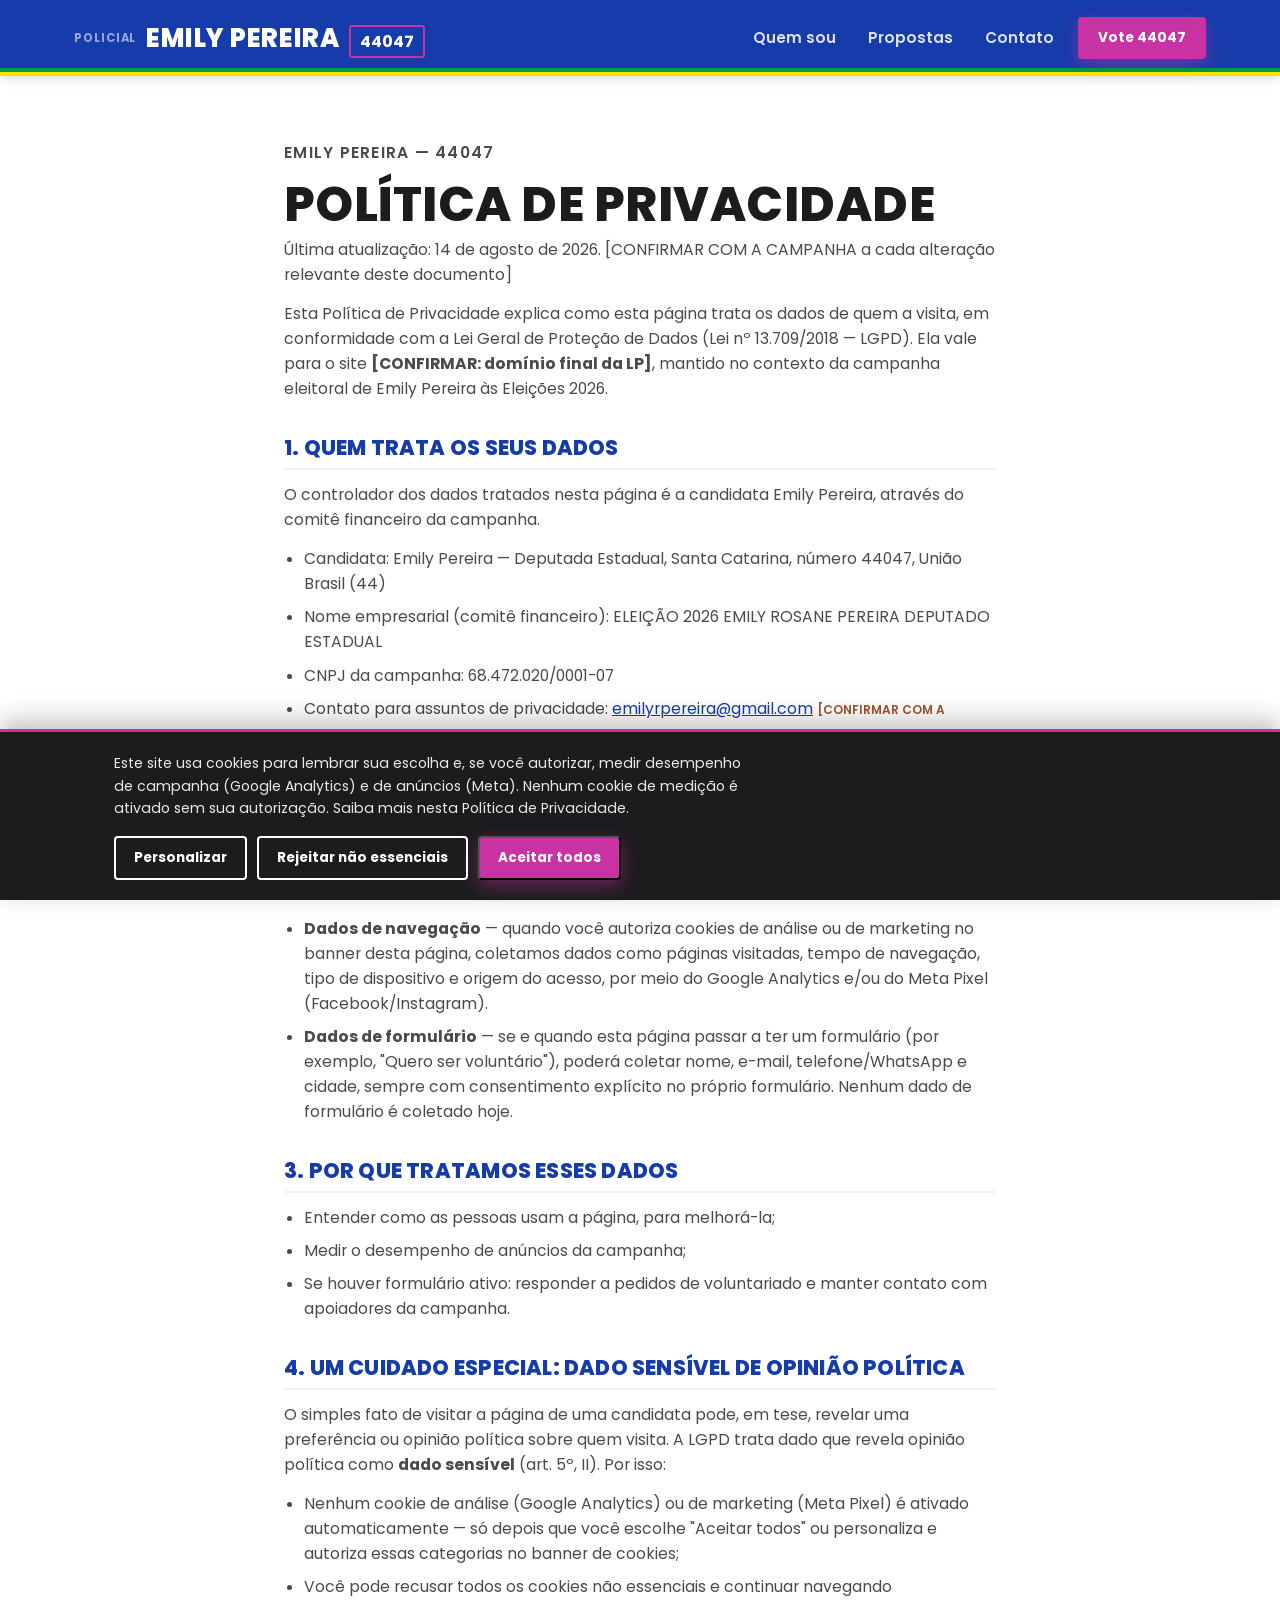
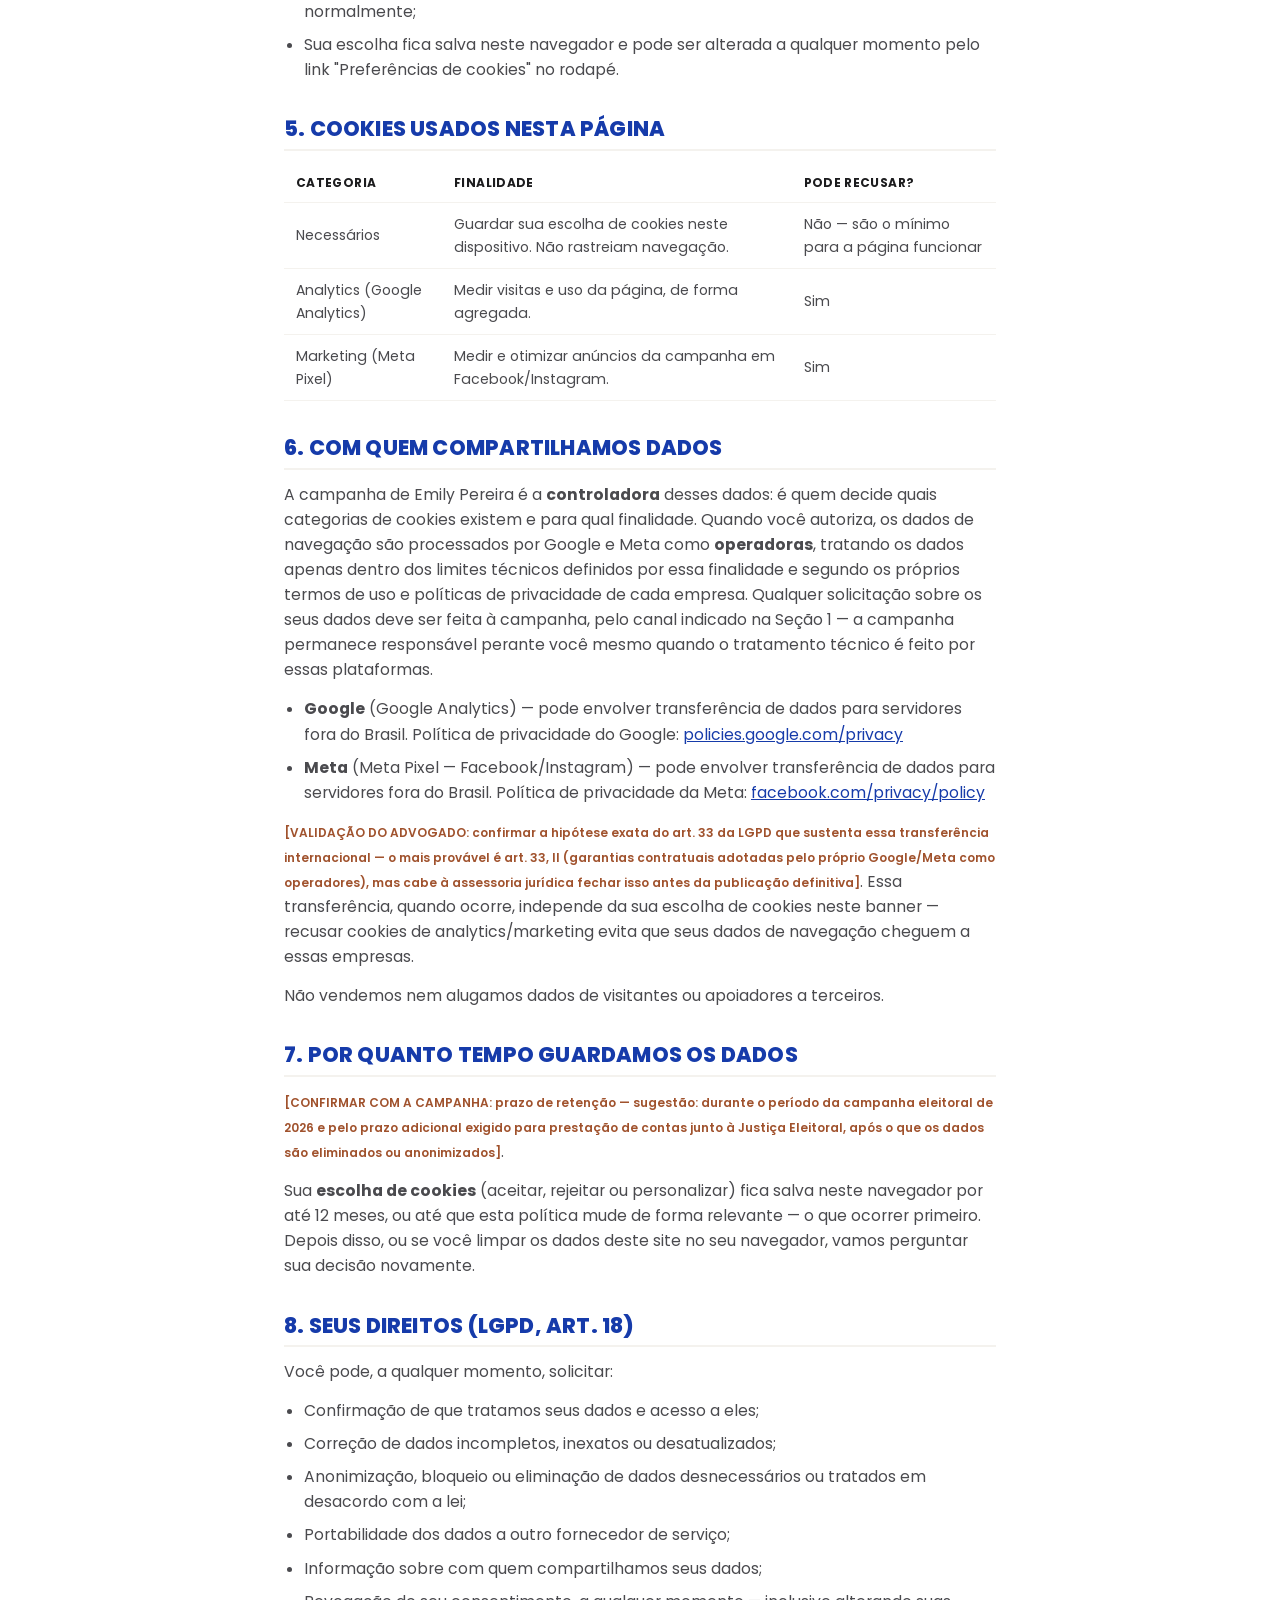
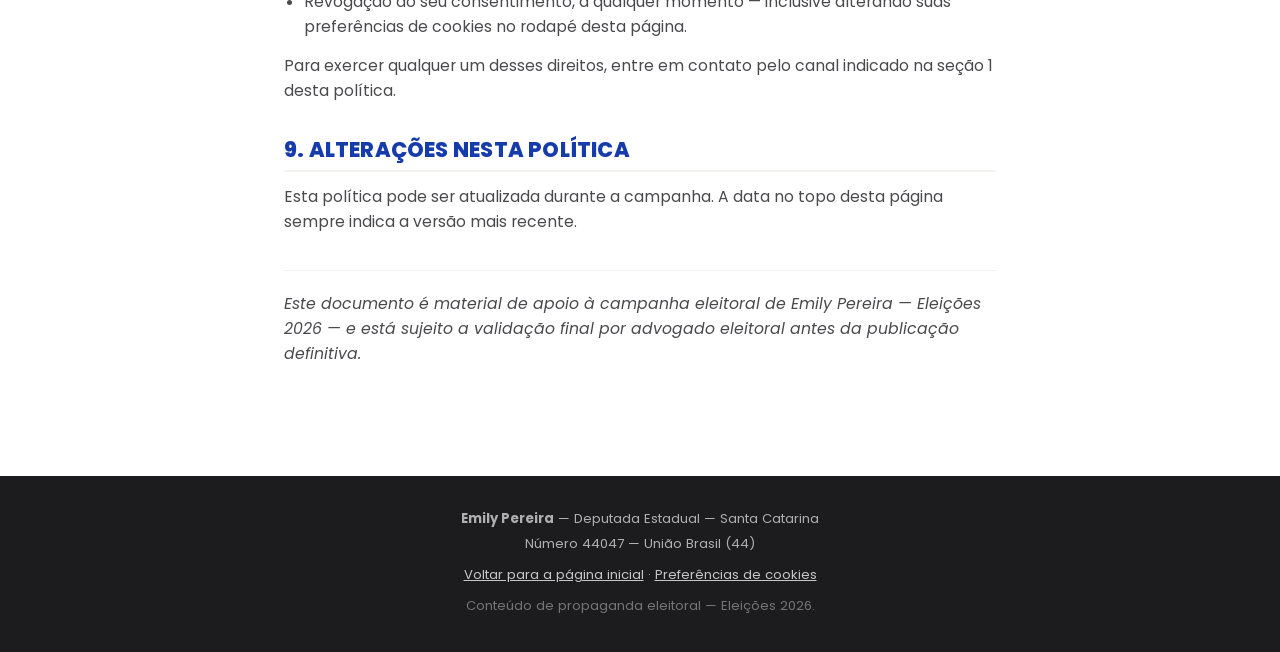
==== commit 6cbcbee0: "Simplifica nome exibido para "Emily Pereira" no site Troca "Emily Rosane Pereira" por "Emily Pereira" ====
--- a/privacidade.html
+++ b/privacidade.html
@@ -4,7 +4,7 @@
 <meta charset="UTF-8">
 <meta name="viewport" content="width=device-width, initial-scale=1.0">
 <title>Política de Privacidade — Emily Pereira 44047</title>
-<meta name="description" content="Política de Privacidade da campanha de Emily Rosane Pereira, candidata a Deputada Estadual por Santa Catarina — Eleições 2026.">
+<meta name="description" content="Política de Privacidade da campanha de Emily Pereira, candidata a Deputada Estadual por Santa Catarina — Eleições 2026.">
 <meta name="robots" content="noindex">
 <link rel="preconnect" href="https://fonts.googleapis.com">
 <link rel="preconnect" href="https://fonts.gstatic.com" crossorigin>
@@ -41,16 +41,16 @@
 <main>
   <section class="politica">
     <div class="container politica-inner">
-      <p class="eyebrow eyebrow-dark">Emily Rosane Pereira — 44047</p>
+      <p class="eyebrow eyebrow-dark">Emily Pereira — 44047</p>
       <h1>Política de Privacidade</h1>
       <p class="politica-atualizacao">Última atualização: 14 de agosto de 2026. [CONFIRMAR COM A CAMPANHA a cada alteração relevante deste documento]</p>
 
-      <p>Esta Política de Privacidade explica como esta página trata os dados de quem a visita, em conformidade com a Lei Geral de Proteção de Dados (Lei nº 13.709/2018 — LGPD). Ela vale para o site <strong>[CONFIRMAR: domínio final da LP]</strong>, mantido no contexto da campanha eleitoral de Emily Rosane Pereira às Eleições 2026.</p>
+      <p>Esta Política de Privacidade explica como esta página trata os dados de quem a visita, em conformidade com a Lei Geral de Proteção de Dados (Lei nº 13.709/2018 — LGPD). Ela vale para o site <strong>[CONFIRMAR: domínio final da LP]</strong>, mantido no contexto da campanha eleitoral de Emily Pereira às Eleições 2026.</p>
 
       <h2>1. Quem trata os seus dados</h2>
-      <p>O controlador dos dados tratados nesta página é a candidata Emily Rosane Pereira, através do comitê financeiro da campanha.</p>
+      <p>O controlador dos dados tratados nesta página é a candidata Emily Pereira, através do comitê financeiro da campanha.</p>
       <ul>
-        <li>Candidata: Emily Rosane Pereira — Deputada Estadual, Santa Catarina, número 44047, União Brasil (44)</li>
+        <li>Candidata: Emily Pereira — Deputada Estadual, Santa Catarina, número 44047, União Brasil (44)</li>
         <li>Nome empresarial (comitê financeiro): ELEIÇÃO 2026 EMILY ROSANE PEREIRA DEPUTADO ESTADUAL</li>
         <li>CNPJ da campanha: 68.472.020/0001-07</li>
         <li>Contato para assuntos de privacidade: <a href="mailto:emilyrpereira@gmail.com">emilyrpereira@gmail.com</a> <span class="fonte-pendente">[CONFIRMAR COM A CAMPANHA: este é o e-mail cadastrado junto ao CNPJ da campanha — confirmar se é este o canal que deve receber pedidos de titular de dados, ou se há um e-mail específico de encarregado/DPO]</span></li>
@@ -79,15 +79,17 @@
       </ul>
 
       <h2>5. Cookies usados nesta página</h2>
-      <table class="tabela-cookies">
-        <tr><th>Categoria</th><th>Finalidade</th><th>Pode recusar?</th></tr>
-        <tr><td>Necessários</td><td>Guardar sua escolha de cookies neste dispositivo. Não rastreiam navegação.</td><td>Não — são o mínimo para a página funcionar</td></tr>
-        <tr><td>Analytics (Google Analytics)</td><td>Medir visitas e uso da página, de forma agregada.</td><td>Sim</td></tr>
-        <tr><td>Marketing (Meta Pixel)</td><td>Medir e otimizar anúncios da campanha em Facebook/Instagram.</td><td>Sim</td></tr>
-      </table>
+      <div class="tabela-scroll">
+        <table class="tabela-cookies">
+          <tr><th>Categoria</th><th>Finalidade</th><th>Pode recusar?</th></tr>
+          <tr><td>Necessários</td><td>Guardar sua escolha de cookies neste dispositivo. Não rastreiam navegação.</td><td>Não — são o mínimo para a página funcionar</td></tr>
+          <tr><td>Analytics (Google Analytics)</td><td>Medir visitas e uso da página, de forma agregada.</td><td>Sim</td></tr>
+          <tr><td>Marketing (Meta Pixel)</td><td>Medir e otimizar anúncios da campanha em Facebook/Instagram.</td><td>Sim</td></tr>
+        </table>
+      </div>
 
       <h2>6. Com quem compartilhamos dados</h2>
-      <p>A campanha de Emily Rosane Pereira é a <strong>controladora</strong> desses dados: é quem decide quais categorias de cookies existem e para qual finalidade. Quando você autoriza, os dados de navegação são processados por Google e Meta como <strong>operadoras</strong>, tratando os dados apenas dentro dos limites técnicos definidos por essa finalidade e segundo os próprios termos de uso e políticas de privacidade de cada empresa. Qualquer solicitação sobre os seus dados deve ser feita à campanha, pelo canal indicado na Seção 1 — a campanha permanece responsável perante você mesmo quando o tratamento técnico é feito por essas plataformas.</p>
+      <p>A campanha de Emily Pereira é a <strong>controladora</strong> desses dados: é quem decide quais categorias de cookies existem e para qual finalidade. Quando você autoriza, os dados de navegação são processados por Google e Meta como <strong>operadoras</strong>, tratando os dados apenas dentro dos limites técnicos definidos por essa finalidade e segundo os próprios termos de uso e políticas de privacidade de cada empresa. Qualquer solicitação sobre os seus dados deve ser feita à campanha, pelo canal indicado na Seção 1 — a campanha permanece responsável perante você mesmo quando o tratamento técnico é feito por essas plataformas.</p>
       <ul>
         <li><strong>Google</strong> (Google Analytics) — pode envolver transferência de dados para servidores fora do Brasil. Política de privacidade do Google: <a href="https://policies.google.com/privacy" target="_blank" rel="noopener">policies.google.com/privacy</a></li>
         <li><strong>Meta</strong> (Meta Pixel — Facebook/Instagram) — pode envolver transferência de dados para servidores fora do Brasil. Política de privacidade da Meta: <a href="https://www.facebook.com/privacy/policy/" target="_blank" rel="noopener">facebook.com/privacy/policy</a></li>
@@ -114,14 +116,14 @@
       <h2>9. Alterações nesta política</h2>
       <p>Esta política pode ser atualizada durante a campanha. A data no topo desta página sempre indica a versão mais recente.</p>
 
-      <p class="politica-rodape-nota">Este documento é material de apoio à campanha eleitoral de Emily Rosane Pereira — Eleições 2026 — e está sujeito a validação final por advogado eleitoral antes da publicação definitiva.</p>
+      <p class="politica-rodape-nota">Este documento é material de apoio à campanha eleitoral de Emily Pereira — Eleições 2026 — e está sujeito a validação final por advogado eleitoral antes da publicação definitiva.</p>
     </div>
   </section>
 </main>
 
 <footer class="site-footer">
   <div class="container footer-inner">
-    <p><strong>Emily Rosane Pereira</strong> — Deputada Estadual — Santa Catarina</p>
+    <p><strong>Emily Pereira</strong> — Deputada Estadual — Santa Catarina</p>
     <p>Número 44047 — União Brasil (44)</p>
     <p class="footer-links"><a href="index.html">Voltar para a página inicial</a> · <button type="button" id="abrirPrefsCookies" class="link-like">Preferências de cookies</button></p>
     <p class="footer-copy">Conteúdo de propaganda eleitoral — Eleições 2026.</p>
--- a/style.css
+++ b/style.css
@@ -211,12 +211,16 @@
 .hero-inner {
   display: grid;
   grid-template-columns: 1.1fr 0.9fr;
+  grid-template-areas:
+    "top photo"
+    "bottom photo";
   align-items: end;
   gap: 40px;
   padding-top: 64px;
 }
 
-.hero-text { padding-bottom: 64px; }
+.hero-text-top { grid-area: top; }
+.hero-text-bottom { grid-area: bottom; padding-bottom: 64px; }
 
 .hero h1 {
   font-size: clamp(2.4rem, 4.4vw, 3.6rem);
@@ -259,6 +263,7 @@
 .hero-actions { display: flex; gap: 16px; flex-wrap: wrap; }
 
 .hero-photo {
+  grid-area: photo;
   position: relative;
   align-self: end;
   max-width: 480px;
@@ -552,10 +557,16 @@
 .politica li { color: var(--cinza-texto); margin-bottom: 8px; font-size: 0.98rem; }
 .politica a { color: var(--emily-blue); }
 
+.tabela-scroll {
+  overflow-x: auto;
+  -webkit-overflow-scrolling: touch;
+  margin-bottom: 20px;
+}
+
 .tabela-cookies {
   width: 100%;
+  min-width: 480px;
   border-collapse: collapse;
-  margin-bottom: 20px;
   font-size: 0.88rem;
 }
 .tabela-cookies th, .tabela-cookies td {
@@ -682,9 +693,26 @@
 
 /* ---------- Responsivo ---------- */
 @media (max-width: 960px) {
-  .hero-inner { grid-template-columns: 1fr; padding-top: 40px; }
-  .hero-photo { max-width: 360px; order: -1; }
-  .hero-text { padding-bottom: 40px; }
+  .hero-inner {
+    grid-template-columns: 1fr;
+    grid-template-areas: "top" "photo" "bottom";
+    padding-top: 40px;
+  }
+  .hero-photo { max-width: 360px; position: relative; }
+  .hero-photo::after {
+    content: "";
+    position: absolute;
+    left: 0;
+    right: 0;
+    bottom: 0;
+    height: 8px;
+    background: linear-gradient(to bottom, #009B3A 50%, #FFDF00 50%);
+  }
+  .hero-text-top { text-align: center; }
+  .hero-text-bottom { padding-bottom: 40px; text-align: center; }
+  .hero-lead { margin-left: auto; margin-right: auto; }
+  .id-block { margin-left: auto; margin-right: auto; }
+  .hero-actions { justify-content: center; }
 
   .quem-inner { grid-template-columns: 1fr; }
   .quem-photo { max-width: 420px; margin: 0 auto; }
@@ -696,11 +724,20 @@
   .placar-item { border-left: none; border-top: 3px solid var(--emily-blue); padding-left: 0; padding-top: 10px; }
 }
 
-@media (max-width: 720px) {
+@media (max-width: 960px) {
+  .header-inner { height: auto; min-height: 76px; padding: 12px 0; position: relative; justify-content: center; }
+
+  .logo { gap: 6px; flex-wrap: wrap; justify-content: center; }
+  .logo-kicker { font-size: 0.62rem; flex-basis: 100%; text-align: center; }
+  .logo-text { font-size: 1.15rem; white-space: nowrap; }
+  .logo-number { font-size: 0.8rem; padding: 2px 7px; }
+
+  .nav-toggle { position: absolute; right: 24px; top: 50%; transform: translateY(-50%); }
+
   .main-nav {
     display: none;
     position: absolute;
-    top: 76px;
+    top: 100%;
     left: 0;
     right: 0;
     background: var(--emily-blue);
@@ -712,3 +749,8 @@
   .nav-toggle { display: flex; }
   .btn-nav { display: none; }
 }
+
+@media (max-width: 400px) {
+  .logo-kicker { display: none; }
+  .logo-text { font-size: 1rem; }
+}
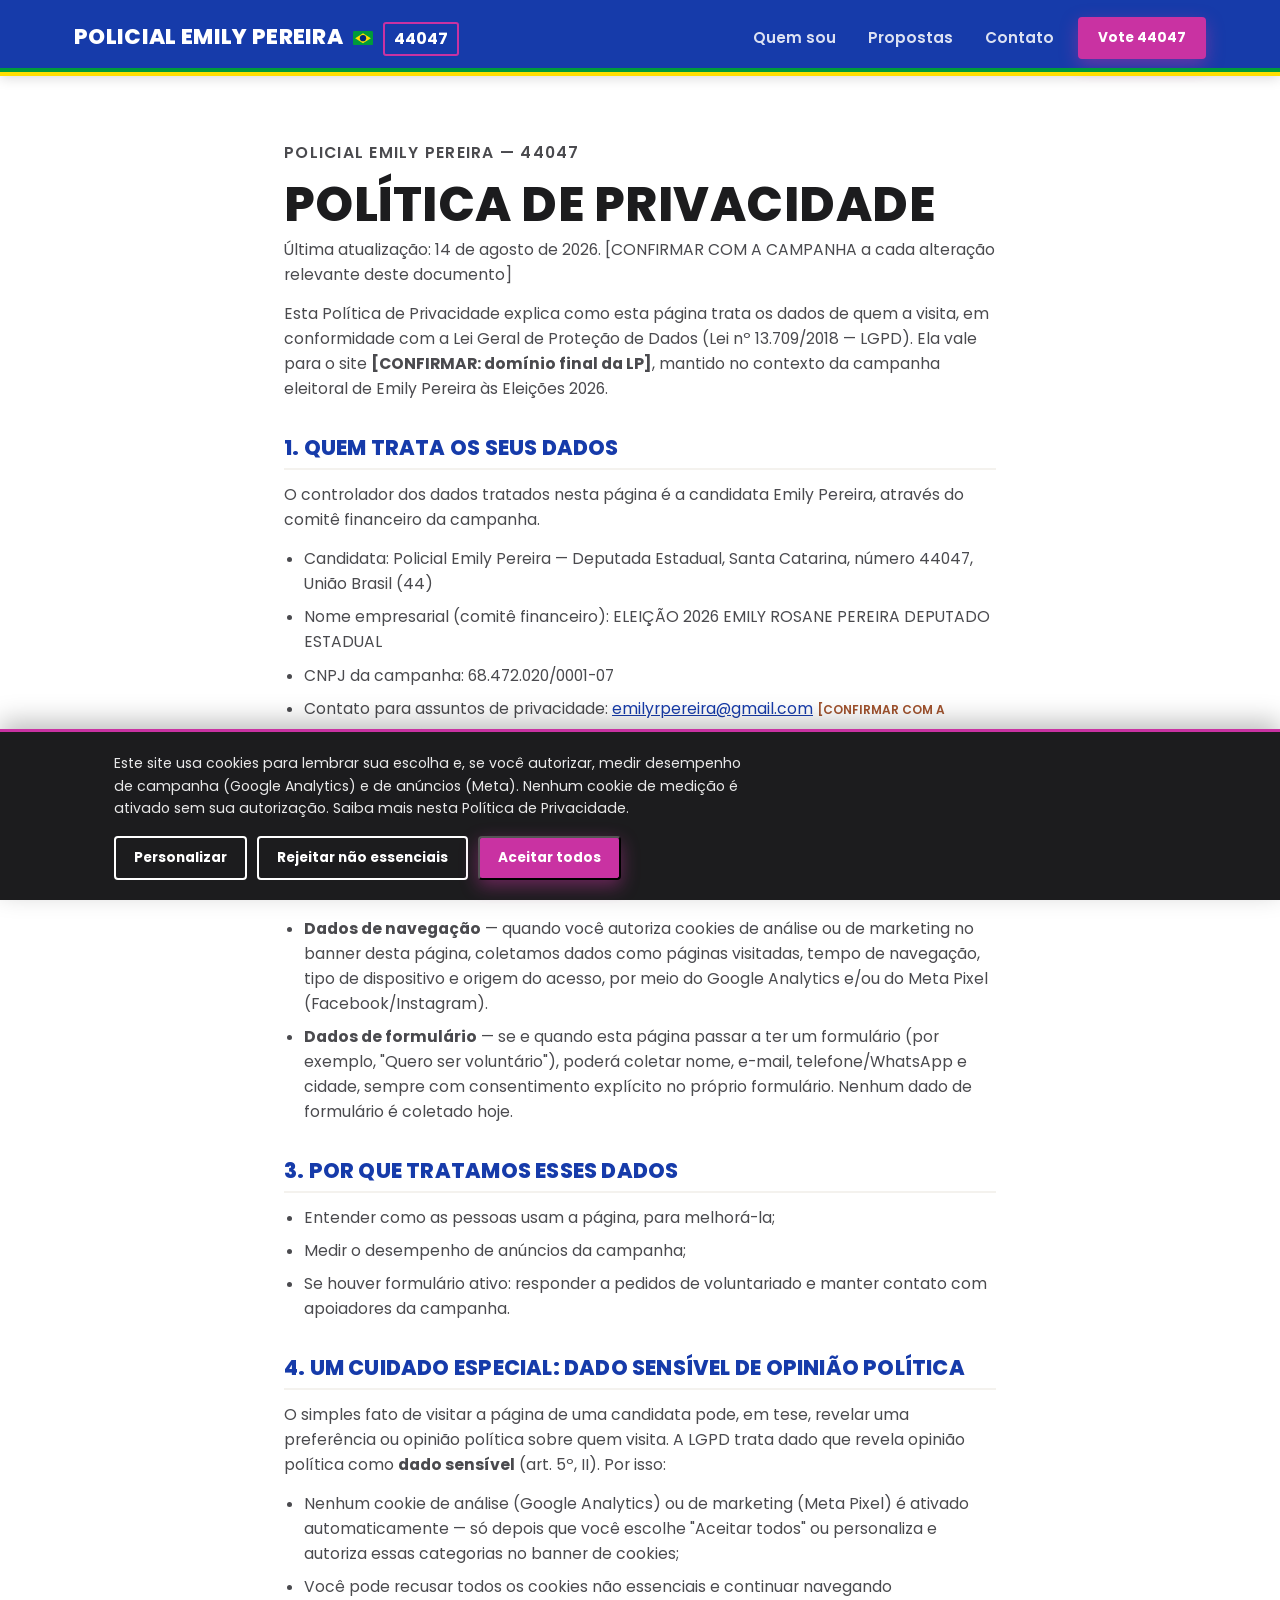
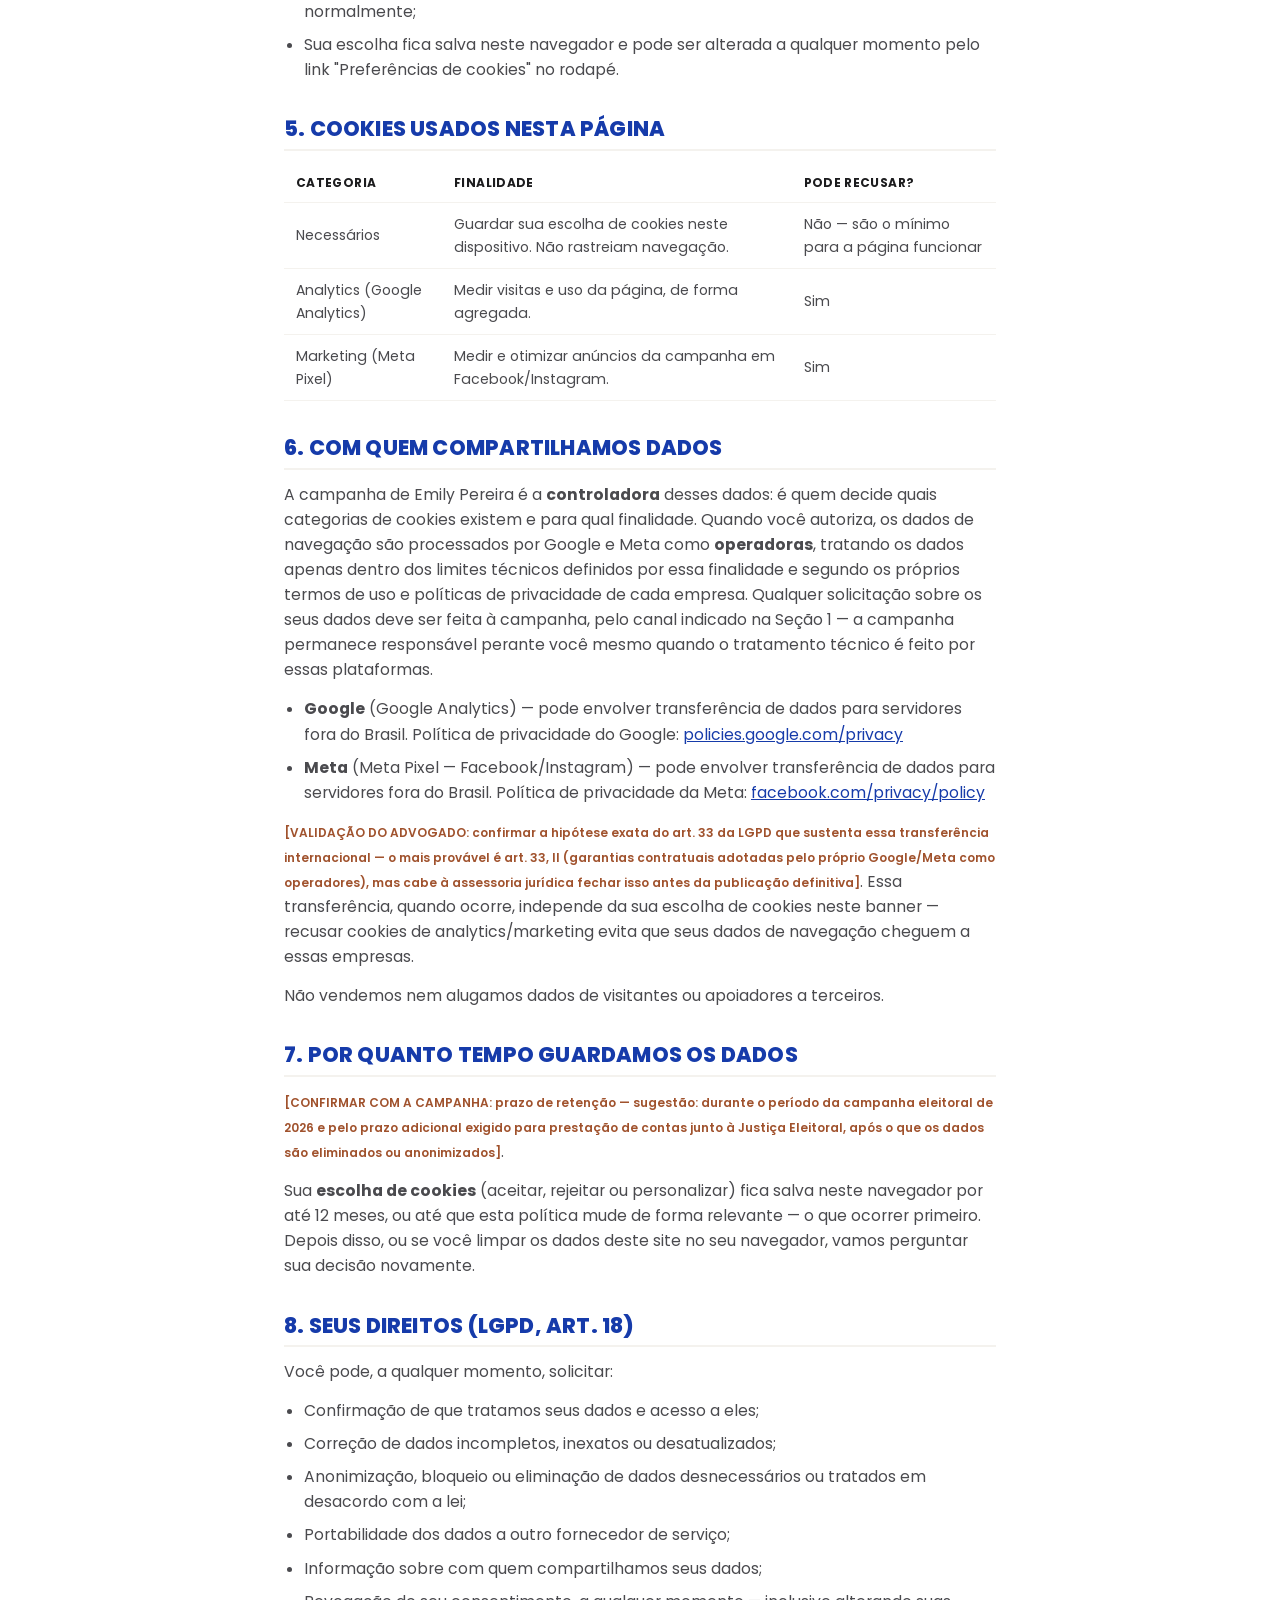
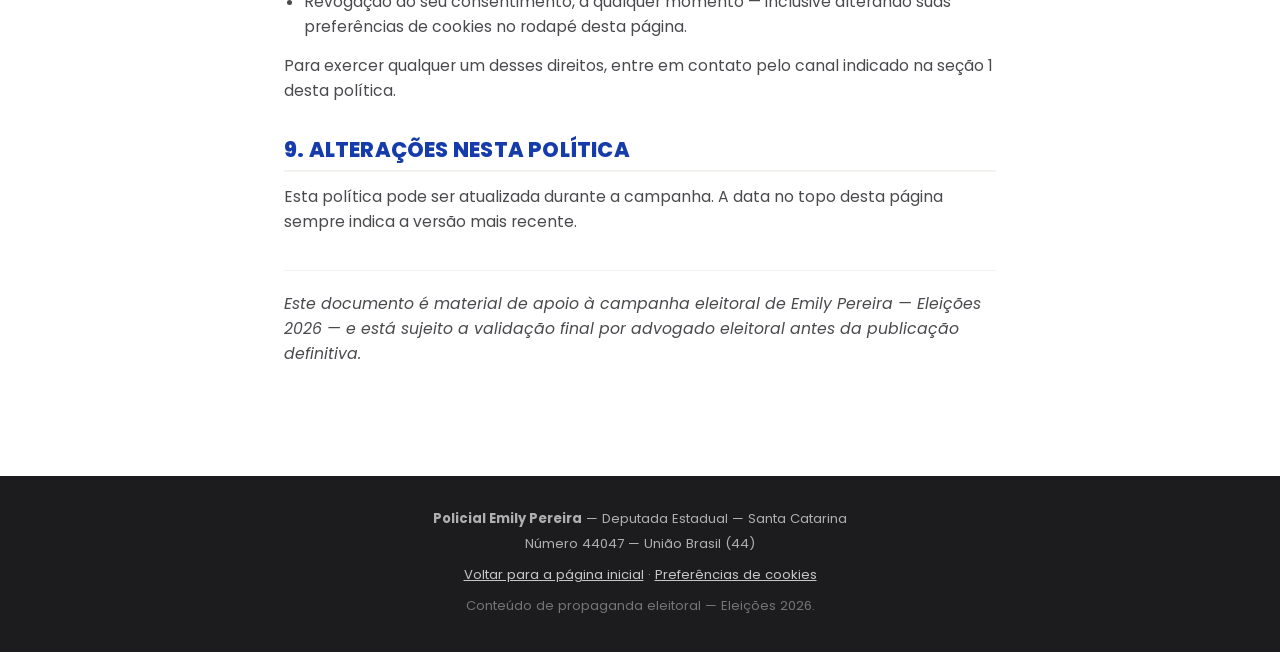
==== commit 86ea193d: "Ajusta nome eleitoral, hero e imagens da campanha Padroniza identidade eleitoral para "Policial Emil" ====
--- a/privacidade.html
+++ b/privacidade.html
@@ -3,7 +3,7 @@
 <head>
 <meta charset="UTF-8">
 <meta name="viewport" content="width=device-width, initial-scale=1.0">
-<title>Política de Privacidade — Emily Pereira 44047</title>
+<title>Política de Privacidade — Policial Emily Pereira 44047</title>
 <meta name="description" content="Política de Privacidade da campanha de Emily Pereira, candidata a Deputada Estadual por Santa Catarina — Eleições 2026.">
 <meta name="robots" content="noindex">
 <link rel="preconnect" href="https://fonts.googleapis.com">
@@ -24,8 +24,12 @@
 <header class="site-header" id="topo">
   <div class="container header-inner">
     <a href="index.html" class="logo">
-      <span class="logo-kicker">Policial</span>
-      <span class="logo-text">Emily <em>Pereira</em></span>
+      <span class="logo-text">Policial Emily <em>Pereira</em></span>
+      <svg class="logo-flag" viewBox="0 0 28 20" role="img" aria-label="Bandeira do Brasil">
+        <rect width="28" height="20" rx="2" fill="#009B3A"/>
+        <polygon points="14,3 25,10 14,17 3,10" fill="#FFDF00"/>
+        <circle cx="14" cy="10" r="4.4" fill="#002776"/>
+      </svg>
       <span class="logo-number">44047</span>
     </a>
     <nav class="main-nav" id="mainNav">
@@ -41,7 +45,7 @@
 <main>
   <section class="politica">
     <div class="container politica-inner">
-      <p class="eyebrow eyebrow-dark">Emily Pereira — 44047</p>
+      <p class="eyebrow eyebrow-dark">Policial Emily Pereira — 44047</p>
       <h1>Política de Privacidade</h1>
       <p class="politica-atualizacao">Última atualização: 14 de agosto de 2026. [CONFIRMAR COM A CAMPANHA a cada alteração relevante deste documento]</p>
 
@@ -50,7 +54,7 @@
       <h2>1. Quem trata os seus dados</h2>
       <p>O controlador dos dados tratados nesta página é a candidata Emily Pereira, através do comitê financeiro da campanha.</p>
       <ul>
-        <li>Candidata: Emily Pereira — Deputada Estadual, Santa Catarina, número 44047, União Brasil (44)</li>
+        <li>Candidata: Policial Emily Pereira — Deputada Estadual, Santa Catarina, número 44047, União Brasil (44)</li>
         <li>Nome empresarial (comitê financeiro): ELEIÇÃO 2026 EMILY ROSANE PEREIRA DEPUTADO ESTADUAL</li>
         <li>CNPJ da campanha: 68.472.020/0001-07</li>
         <li>Contato para assuntos de privacidade: <a href="mailto:emilyrpereira@gmail.com">emilyrpereira@gmail.com</a> <span class="fonte-pendente">[CONFIRMAR COM A CAMPANHA: este é o e-mail cadastrado junto ao CNPJ da campanha — confirmar se é este o canal que deve receber pedidos de titular de dados, ou se há um e-mail específico de encarregado/DPO]</span></li>
@@ -123,7 +127,7 @@
 
 <footer class="site-footer">
   <div class="container footer-inner">
-    <p><strong>Emily Pereira</strong> — Deputada Estadual — Santa Catarina</p>
+    <p><strong>Policial Emily Pereira</strong> — Deputada Estadual — Santa Catarina</p>
     <p>Número 44047 — União Brasil (44)</p>
     <p class="footer-links"><a href="index.html">Voltar para a página inicial</a> · <button type="button" id="abrirPrefsCookies" class="link-like">Preferências de cookies</button></p>
     <p class="footer-copy">Conteúdo de propaganda eleitoral — Eleições 2026.</p>
--- a/style.css
+++ b/style.css
@@ -69,6 +69,15 @@
   color: var(--emily-pink);
 }
 
+@media (min-width: 961px) {
+  .nowrap { white-space: nowrap; }
+}
+
+.only-mobile-break { display: none; }
+@media (max-width: 960px) {
+  .only-mobile-break { display: inline; }
+}
+
 /* Reveal on scroll */
 .reveal { opacity: 0; transform: translateY(24px); transition: opacity 0.7s ease, transform 0.7s ease; }
 .reveal.is-visible { opacity: 1; transform: translateY(0); }
@@ -143,25 +152,22 @@
   color: var(--branco);
 }
 
-.logo-kicker {
-  font-family: var(--font-ui);
-  font-weight: 700;
-  font-size: 0.72rem;
-  text-transform: uppercase;
-  letter-spacing: 0.08em;
-  color: rgba(255,255,255,0.55);
+.logo-text {
+  font-family: var(--font-display);
+  font-size: 1.35rem;
+  font-weight: 800;
+  text-transform: uppercase;
+  letter-spacing: 0.015em;
+  color: var(--branco);
+}
+.logo-text em { color: var(--branco); font-style: normal; }
+
+.logo-flag {
+  width: 20px;
+  height: auto;
+  flex: none;
   align-self: center;
 }
-
-.logo-text {
-  font-family: var(--font-display);
-  font-size: 1.6rem;
-  font-weight: 800;
-  text-transform: uppercase;
-  letter-spacing: 0.02em;
-  color: var(--branco);
-}
-.logo-text em { color: var(--branco); font-style: normal; }
 
 .logo-number {
   font-family: var(--font-display);
@@ -210,7 +216,7 @@
 
 .hero-inner {
   display: grid;
-  grid-template-columns: 1.1fr 0.9fr;
+  grid-template-columns: 1fr 1.05fr;
   grid-template-areas:
     "top photo"
     "bottom photo";
@@ -223,7 +229,7 @@
 .hero-text-bottom { grid-area: bottom; padding-bottom: 64px; }
 
 .hero h1 {
-  font-size: clamp(2.4rem, 4.4vw, 3.6rem);
+  font-size: clamp(2rem, 3.6vw, 2.9rem);
   margin: 16px 0 20px;
 }
 
@@ -266,7 +272,7 @@
   grid-area: photo;
   position: relative;
   align-self: end;
-  max-width: 480px;
+  max-width: 580px;
   margin: 0 auto;
 }
 .hero-photo img {
@@ -294,6 +300,12 @@
 }
 
 .quem-text p { color: var(--cinza-texto); margin-bottom: 16px; font-size: 1.02rem; }
+
+.quem-text p:not(.lead-serif):not(.tagline):not(.eyebrow) {
+  text-align: justify;
+  text-align-last: left;
+  hyphens: auto;
+}
 
 .lead-serif {
   font-family: var(--font-serif);
@@ -442,7 +454,7 @@
 
 .prova-inner {
   display: grid;
-  grid-template-columns: 0.5fr 1fr;
+  grid-template-columns: 0.68fr 1fr;
   gap: 48px;
   align-items: center;
 }
@@ -698,6 +710,7 @@
     grid-template-areas: "top" "photo" "bottom";
     padding-top: 40px;
   }
+  .hero h1 { font-size: clamp(1.6rem, 7vw, 2.1rem); }
   .hero-photo { max-width: 360px; position: relative; }
   .hero-photo::after {
     content: "";
@@ -720,7 +733,7 @@
   .cards-bandeiras { grid-template-columns: 1fr; }
 
   .prova-inner { grid-template-columns: 1fr; text-align: center; }
-  .prova-photo { max-width: 280px; margin: 0 auto; }
+  .prova-photo { max-width: 320px; margin: 0 auto; }
   .placar-item { border-left: none; border-top: 3px solid var(--emily-blue); padding-left: 0; padding-top: 10px; }
 }
 
@@ -728,8 +741,8 @@
   .header-inner { height: auto; min-height: 76px; padding: 12px 0; position: relative; justify-content: center; }
 
   .logo { gap: 6px; flex-wrap: wrap; justify-content: center; }
-  .logo-kicker { font-size: 0.62rem; flex-basis: 100%; text-align: center; }
-  .logo-text { font-size: 1.15rem; white-space: nowrap; }
+  .logo-text { font-size: 1.05rem; }
+  .logo-flag { width: 17px; }
   .logo-number { font-size: 0.8rem; padding: 2px 7px; }
 
   .nav-toggle { position: absolute; right: 24px; top: 50%; transform: translateY(-50%); }
@@ -751,6 +764,6 @@
 }
 
 @media (max-width: 400px) {
-  .logo-kicker { display: none; }
-  .logo-text { font-size: 1rem; }
-}
+  .logo-text { font-size: 0.88rem; }
+  .logo-flag { width: 15px; }
+}
